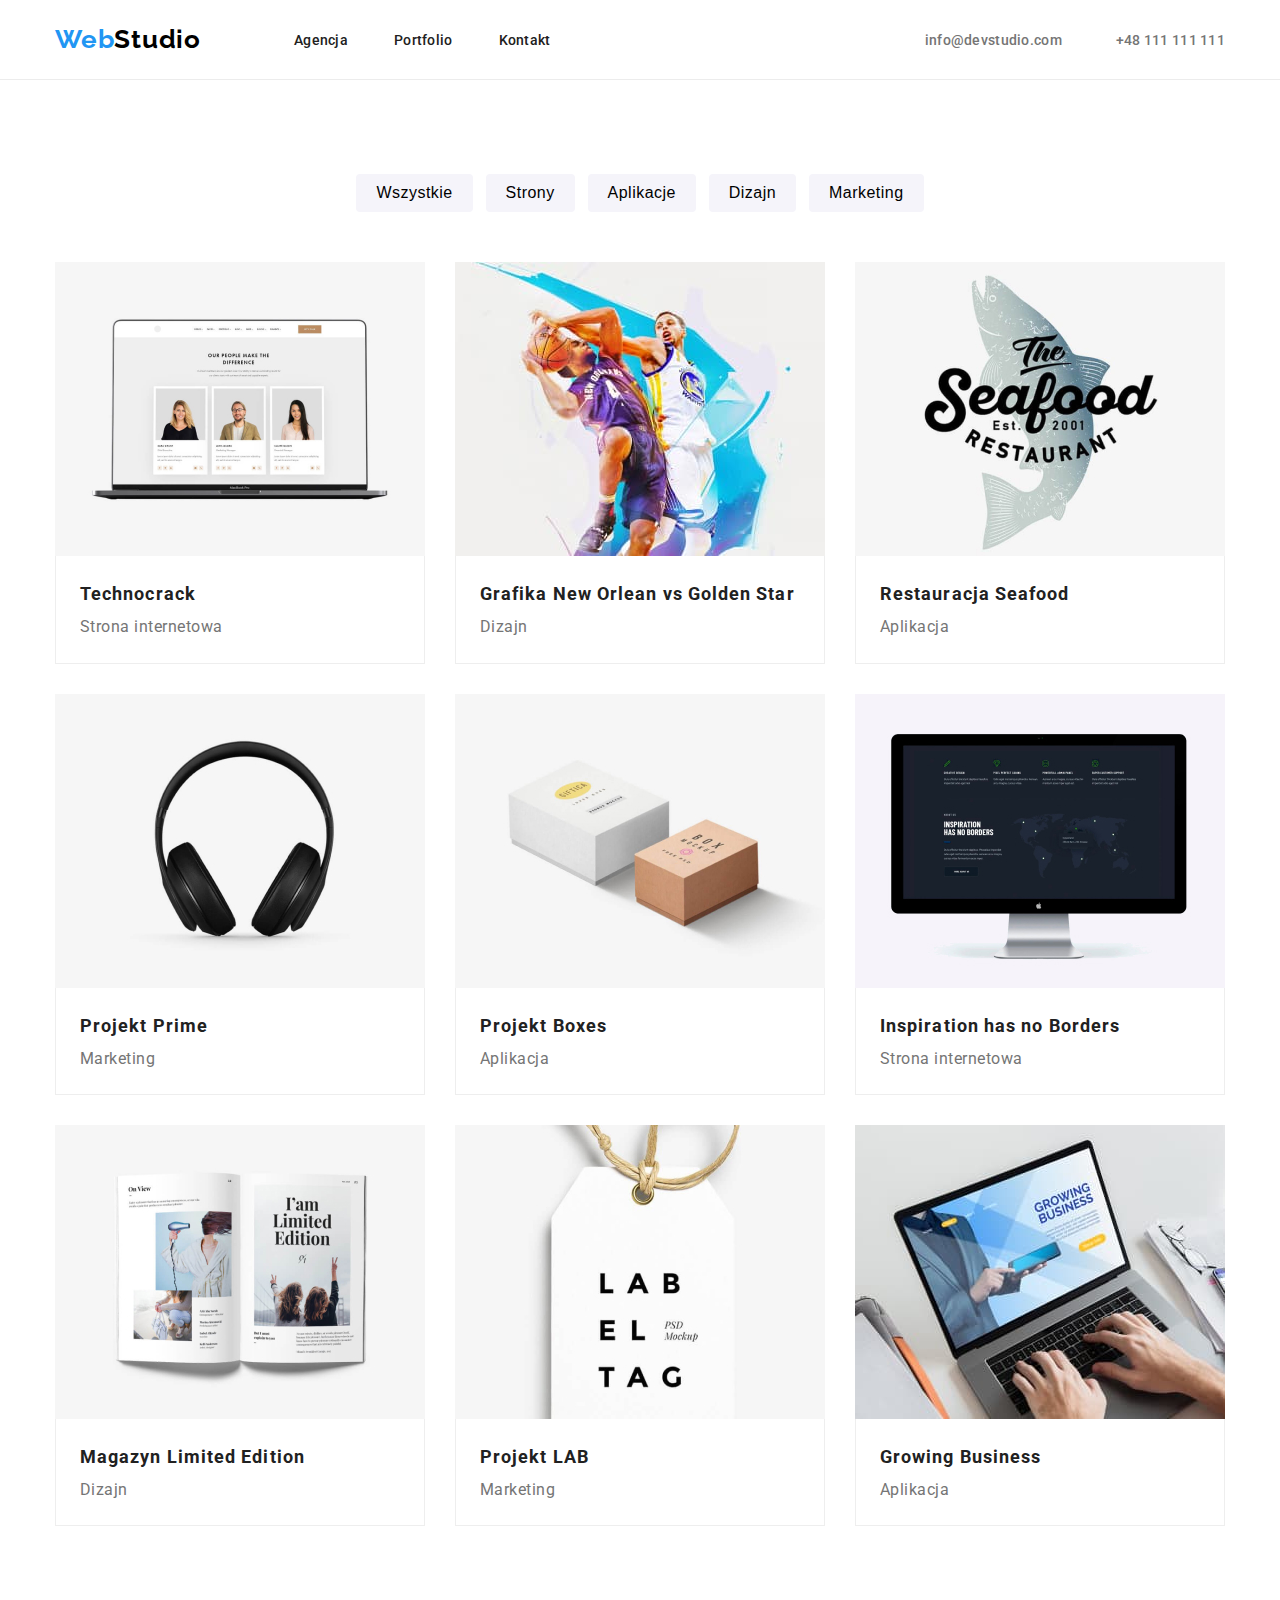
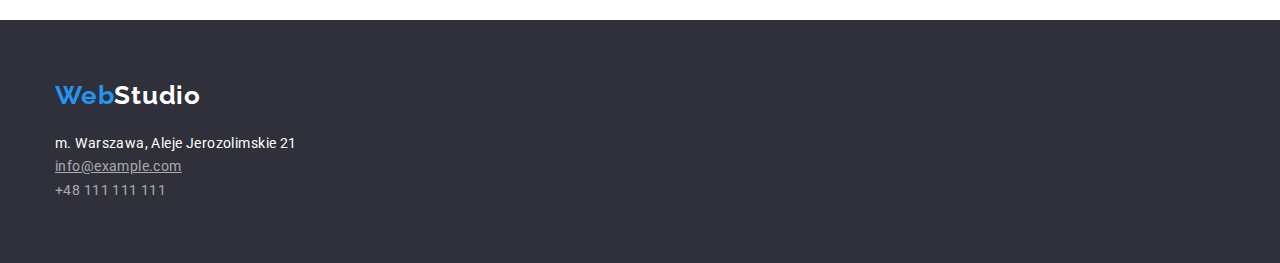
==== portfolio.html @ 0b13f24d "up 2023-01-15" ====
<!DOCTYPE html>
<html lang="pl">
<head>
    <meta charset="utf-8">
    <title>Portfolio</title>
    <link rel="stylesheet"
          href="https://cdnjs.cloudflare.com/ajax/libs/modern-normalize/1.1.0/modern-normalize.min.css"
          integrity="sha512-wpPYUAdjBVSE4KJnH1VR1HeZfpl1ub8YT/NKx4PuQ5NmX2tKuGu6U/JRp5y+Y8XG2tV+wKQpNHVUX03MfMFn9Q=="
          crossorigin="anonymous"
          referrerpolicy="no-referrer">
    <link rel="stylesheet" href="css/styles.css">
    <link rel="preconnect" href="https://fonts.googleapis.com">
    <link rel="preconnect" href="https://fonts.gstatic.com" crossorigin>
    <link href="https://fonts.googleapis.com/css2?family=Raleway:wght@700&family=Roboto:wght@400;500;700;900&display=swap" rel="stylesheet">
</head>
<body>
    <header class="header-line">
        <div class="header container">
            <nav class="nav">
                <a class="logo" href="index.html"><span class="brand-color-blue">Web</span>Studio</a>
                <ul class="nav-list list">
                    <li class="nav-item"><a class="nav-link" href="#">Agencja</a></li>
                    <li class="nav-item"><a class="nav-link" href="portfolio.html">Portfolio</a></li>
                    <li class="nav-item"><a class="nav-link" href="#">Kontakt</a></li>
                </ul>
            </nav>
            <ul class="contact-list">
              <li class="contact-item">
                <a class="contact-link" href="mailto:info@devstudio.com">info@devstudio.com</a>
              </li>
              <li class="contact-item">
                <a class="contact-link" href="tel:+48111111111">+48 111 111 111</a>
              </li>
            </ul>
        </div>
    </header>
    <main class="container">
        <section class="portf-menu-list section">
            <ul>
                <li class="portf-menu-item"><button type="button" class="btn">Wszystkie</button></li>
                <li class="portf-menu-item"><button type="button" class="btn">Strony</button></li>
                <li class="portf-menu-item"><button type="button" class="btn">Aplikacje</button></li>
                <li class="portf-menu-item"><button type="button" class="btn">Dizajn</button></li>
                <li class="portf-menu-item"><button type="button" class="btn">Marketing</button></li>
            </ul>
        </section>
        <section>
            <ul class="project-list list">
                <li>
                    <figure>
                        <img src="images/img-portf-01.jpg" width="370" height="294" alt="portfolio1" >
                        <figcaption class="project-figcaption">
                            <h3 class="project-h3-title">Technocrack</h3>
                            <p class="project-text">Strona internetowa</p>
                        </figcaption>
                    </figure>
                </li>
                <li>
                    <figure>
                        <img src="images/img-portf-02.jpg" width="370" height="294" alt="portfolio2" >
                        <figcaption class="project-figcaption">
                            <h3 class="project-h3-title">Grafika New Orlean vs Golden Star</h3>
                            <p class="project-text">Dizajn</p>
                        </figcaption>
                    </figure>
                </li>
                <li>
                    <figure>
                        <img src="images/img-portf-03.jpg" width="370" height="294" alt="portfolio3" >
                        <figcaption class="project-figcaption">
                            <h3 class="project-h3-title">Restauracja Seafood</h3>
                            <p class="project-text">Aplikacja</p>
                        </figcaption>
                    </figure>
                </li>
                <li>
                    <figure>
                        <img src="images/img-portf-04.jpg" width="370" height="294" alt="portfolio4" >
                        <figcaption class="project-figcaption">
                            <h3 class="project-h3-title">Projekt Prime</h3>
                            <p class="project-text">Marketing</p>
                        </figcaption>
                    </figure>
                </li>
                <li>
                    <figure>
                        <img src="images/img-portf-05.jpg" width="370" height="294" alt="portfolio5" >
                        <figcaption class="project-figcaption">
                            <h3 class="project-h3-title">Projekt Boxes</h3>
                            <p class="project-text">Aplikacja</p>
                        </figcaption>
                    </figure>
                </li>
                <li>
                    <figure>
                        <img src="images/img-portf-06.jpg" width="370" height="294" alt="portfolio6" >
                        <figcaption class="project-figcaption">
                            <h3 class="project-h3-title">Inspiration has no Borders</h3>
                            <p class="project-text">Strona internetowa</p>
                        </figcaption>
                    </figure>
                </li>
                <li>
                    <figure>
                        <img src="images/img-portf-07.jpg" width="370" height="294" alt="portfolio7" >
                        <figcaption class="project-figcaption">
                            <h3 class="project-h3-title">Magazyn Limited Edition</h3>
                            <p class="project-text">Dizajn</p>
                        </figcaption>
                    </figure>
                </li>
                <li>
                    <figure>
                        <img src="images/img-portf-08.jpg" width="370" height="294" alt="portfolio8" >
                        <figcaption class="project-figcaption">
                            <h3 class="project-h3-title">Projekt LAB</h3>
                            <p class="project-text">Marketing</p>
                        </figcaption>
                    </figure>
                </li>
                <li>
                    <figure>
                        <img src="images/img-portf-09.jpg" width="370" height="294" alt="portfolio9" >
                        <figcaption class="project-figcaption">
                            <h3 class="project-h3-title">Growing Business</h3>
                            <p class="project-text">Aplikacja</p>
                        </figcaption>
                    </figure>
                </li>
            </ul>
        </section>
    </main>
        <footer class="footer">
            <div class="container">
                <a class="logo" href="index.html"><span class="brand-color-blue">Web</span>Studio</a>
                <address>
                    <ul class="address-list list">
                        <li class="address-item">m. Warszawa, Aleje Jerozolimskie 21</li>
                        <li class="address-item">
                            <a class="address-link" href="mailto:info@example.com"><span>info@example.com</span></a>
                        </li>
                        <li class="address-item">
                            <a class="address-link" href="tel:+48111111111">+48 111 111 111</a>
                        </li>
                    </ul>
                </address>
            </div>
        </footer>    
</body>
</html>
---- css/styles.css ----
:root {
  --brand-color-blue: #2196f3;
  --brand-color-black: #212121;
  --brand-color-gray: #757575;
  --brand-color-white: #fff;  
  --brand-background-gray: #2f303a;
}

*,
::after,
::before {  
  margin: 0;
  padding: 0;
  box-sizing: border-box;
}

body {
  font-family: 'Roboto', 'Raleway', sans-serif;
  color: var(--brand-color-black);
  background-color:  var(--brand-color-white);  
}

img {
  display: block;
}

.container {
  width: 100%;
  max-width: 1200px;
  margin: auto;
  padding: 0 15px;
  /* border: 1px dashed #000; */
}

/* .wrapper {
  width: 1600px;
  margin: auto;
  background-color: var(--brand-color-white);  
} */

.flex {
  display: flex;
  justify-content: space-between;
  /* align-items: center; */
  gap: 30px;
}

.header {
  padding-top: 24px;
  padding-bottom: 24px;
  display: flex;
  justify-content: space-between;
  align-items: center;
  
  /* height: 80px;
  border-bottom: #ececec solid 1px;
  padding: 0 215px; */
}

.header-line {
  border-bottom: #ececec solid 1px;
}

.nav {
  display: flex;
}

.footer {
  padding-top: 60px;
  padding-bottom: 60px;
  background-color: var(--brand-background-gray);
}

.section {
  padding-top: 94px;
  padding-bottom: 94px;
}

/* .main {
  margin: 94px 215px 0px 215px;
} */

.list {
  list-style-type: none;  
}

.logo {
  font-family: 'Raleway', sans-serif;
  font-weight: 700;
  font-size: 26px;
  line-height: 1.2;
  letter-spacing: 0.03em;
  text-decoration: none;
  color: #000;
  margin-right: 93px;
}

.brand-color-blue {
  color: var(--brand-color-blue);
}

.nav-list {
  display: flex;
  flex-wrap: wrap;
  align-items: center;  
}

.nav-item {
  display: inline;
  margin-right: 46px;
}

.nav-item:last-child {
  margin-right: 0;
}

.nav-link {
  font-weight: 500;
  font-size: 14px;
  line-height: 1.1;
  letter-spacing: 0.02em;
  text-decoration: none;
  color: var(--brand-color-black);
}

.nav-link:hover,
.nav-link:focus,
.nav-link:active {
  color: var(--brand-color-blue);
}

/* .contact-list {
  float: left;
  margin-top: 32px;
  margin-left: 268px;
} */

.contact-item {
  display: inline;
  margin-right: 50px;
}

.contact-item:last-child {
  margin-right: 0;
}

.contact-link {
  font-weight: 500;
  font-size: 14px;
  line-height: 1.1;
  letter-spacing: 0.02em;
  text-decoration: none;
  color: var(--brand-color-gray);
}

.contact-link:hover,
.contact-link:focus,
.contact-link:active {
  color: var(--brand-color-blue);
}

.section-h1 {
  /* height: 600px; */
  background-color: var(--brand-background-gray);
  /* border: 1px solid var(--brand-background-gray); */
  padding-top: 200px;
  padding-bottom: 200px;
  display: flex;
  justify-content: center;
  align-items: center;
  /* text-align: center;   */
}

.section-h1-div {
  /* margin: 200px 452px 0px 452px; */
  text-align: center;
  width: 696px;
  /* height: 120px; */
}

.section-h1-title {  
  font-weight: 900;
  font-size: 44px;
  line-height: 1.4;
  letter-spacing: 0.06em;
  /* text-align: center; */
  text-transform: uppercase;
  margin-bottom: 30px;
  color: var(--brand-color-white);
}

.section-h1-btn {
  border: none;
  border-radius: 4px;
  font-weight: 700;
  font-size: 16px;
  line-height: 1.9;
  width: 200px;
  height: 50px;
  color: var(--brand-color-white);
  background-color: var(--brand-color-blue);
  cursor: pointer;  
}

.section-h1-btn:hover,
.section-h1-btn:focus,
.section-h1-btn:active {
  color: var(--brand-color-blue);
  background-color: var(--brand-color-white);
}

/* .descript {
  padding-left: 0;
  padding-right: 0;
  padding-top: 94px;
  padding-bottom: 94px;
} */

.descript-item {
  width: 270px;
  /* display: inline-block;
  margin-right: 25px;


  margin: 0px 20px 0px 0px ;
  padding-left: 0;
  padding-right: 0;
  display: inline; */
}

.descript-item:last-child {
  margin-right: 0;
}

.descript-title {
  font-weight: 700;
  font-size: 14px;
  line-height: 1.1;
  letter-spacing: 0.03em;
  text-transform: uppercase;
  margin-bottom: 10px;
}

.descript-text {
  font-size: 14px;
  line-height: 1.7;
  letter-spacing: 0.03em;
  /* width: 270px;
  height: 75px;
  left: 215px;
  top: 800px; */
  color: var(--brand-color-gray);
}

.section-h2-title {
  font-weight: 700;
  font-size: 36px;
  line-height: 1.2;
  letter-spacing: 0.03em;
  /* margin: 0; */
  margin-bottom: 50px;
  /* padding: 0; */
}

.section-h3-title {
  font-weight: 500;
  font-size: 16px;
  line-height: 1.2;
  letter-spacing: 0.03em;
  text-align: center;
  margin-bottom: 10px;
}

.about-us {
  /* margin-top: 94px; */
  text-align: center;
  /* padding-left: 0;
  padding-right: 0; */
  margin-bottom: 94px;
}

/* .about-us-item {
  display: inline-block;
  margin-right: 20px;
} */

/* .about-us-item:last-child {
  margin-right: 0;
} */

.team {
  background-color: #f5f4fa;  
  padding-top: 94px;
  padding-bottom: 94px;
  /* margin-bottom: 0px; */
  text-align: center;
}

.team-item {
  background-color: var(--brand-color-white);
  box-shadow: 0px 1px 3px rgba(0, 0, 0, 0.12), 0px 1px 1px rgba(0, 0, 0, 0.14), 0px 2px 1px rgba(0, 0, 0, 0.2);
  border-radius: 0px 0px 4px 4px;
  max-width: 270px;
  /* display: inline-block; */
  /* margin-right: 25px; */
}

/* .team-item:last-child {
  margin-right: 0;
} */

.team-text {
  font-size: 16px;
  line-height: 1.2;
  letter-spacing: 0.03em;
  text-align: center;
  color: var(--brand-color-gray);
  margin-bottom: 30px;
}

.team-photo {
  margin-bottom: 30px;  
}

.team-figcaption {
  padding-top: 30px;
}

.portf-menu-list {
  width: 580px;
  margin: auto;
  padding: 94px 0 50px 0;
}

.portf-menu-list > ul {
  display: flex;
  justify-content: space-around;
}

.portf-menu-item {
  display: inline;
}

.btn {
  font-weight: 500;
  font-size: 16px;
  line-height: 1.6;
  letter-spacing: 0.03em;
  height: 38px;
  padding: 0px 20px 0px 20px;
  border: none;
  border-radius: 4px;
  background-color: #f5f4fa;
  cursor: pointer;
}

.btn:hover,
.btn:focus,
.btn:active {
  color: var(--brand-color-white);
  background-color: var(--brand-color-blue);
  box-shadow: 0px 3px 1px rgba(0, 0, 0, 0.1), 0px 1px 2px rgba(0, 0, 0, 0.08), 0px 2px 2px rgba(0, 0, 0, 0.12);
}

.project-list {
  padding-bottom: 94px;
  display: flex;
  flex-wrap: wrap;
  justify-content: space-between;
  row-gap: 30px;
  column-gap: 30px;
}

.project-figcaption {
  border-left: 1px solid #eee;
  border-right: 1px solid #eee;
  border-bottom: 1px solid #eee;
  padding: 20px 24px;
}

.project-h3-title {
  font-weight: 700;
  font-size: 18px;
  line-height: 2.0;
  letter-spacing: 0.06em;
}

.project-text {
  font-size: 16px;
  line-height: 1.9;
  letter-spacing: 0.03em;
  color: var(--brand-color-gray);
}

.footer .logo {  
  color: var(--brand-color-white);
  float: none;
}

.address-list {
  padding-left: 0px;
  padding-top: 20px;
}

.address-item {
  font-size: 14px;
  line-height: 1.7;
  letter-spacing: 0.03em;
  font-style: normal;
  color: var(--brand-color-white);
}

.address-link {
  color: rgba(255, 255, 255, 0.6);  
  text-decoration: none;
}

.address-link:hover,
.address-link:focus,
.address-link:active {
  color: var(--brand-color-blue);
}

.address-item span {
  text-decoration: underline;
}
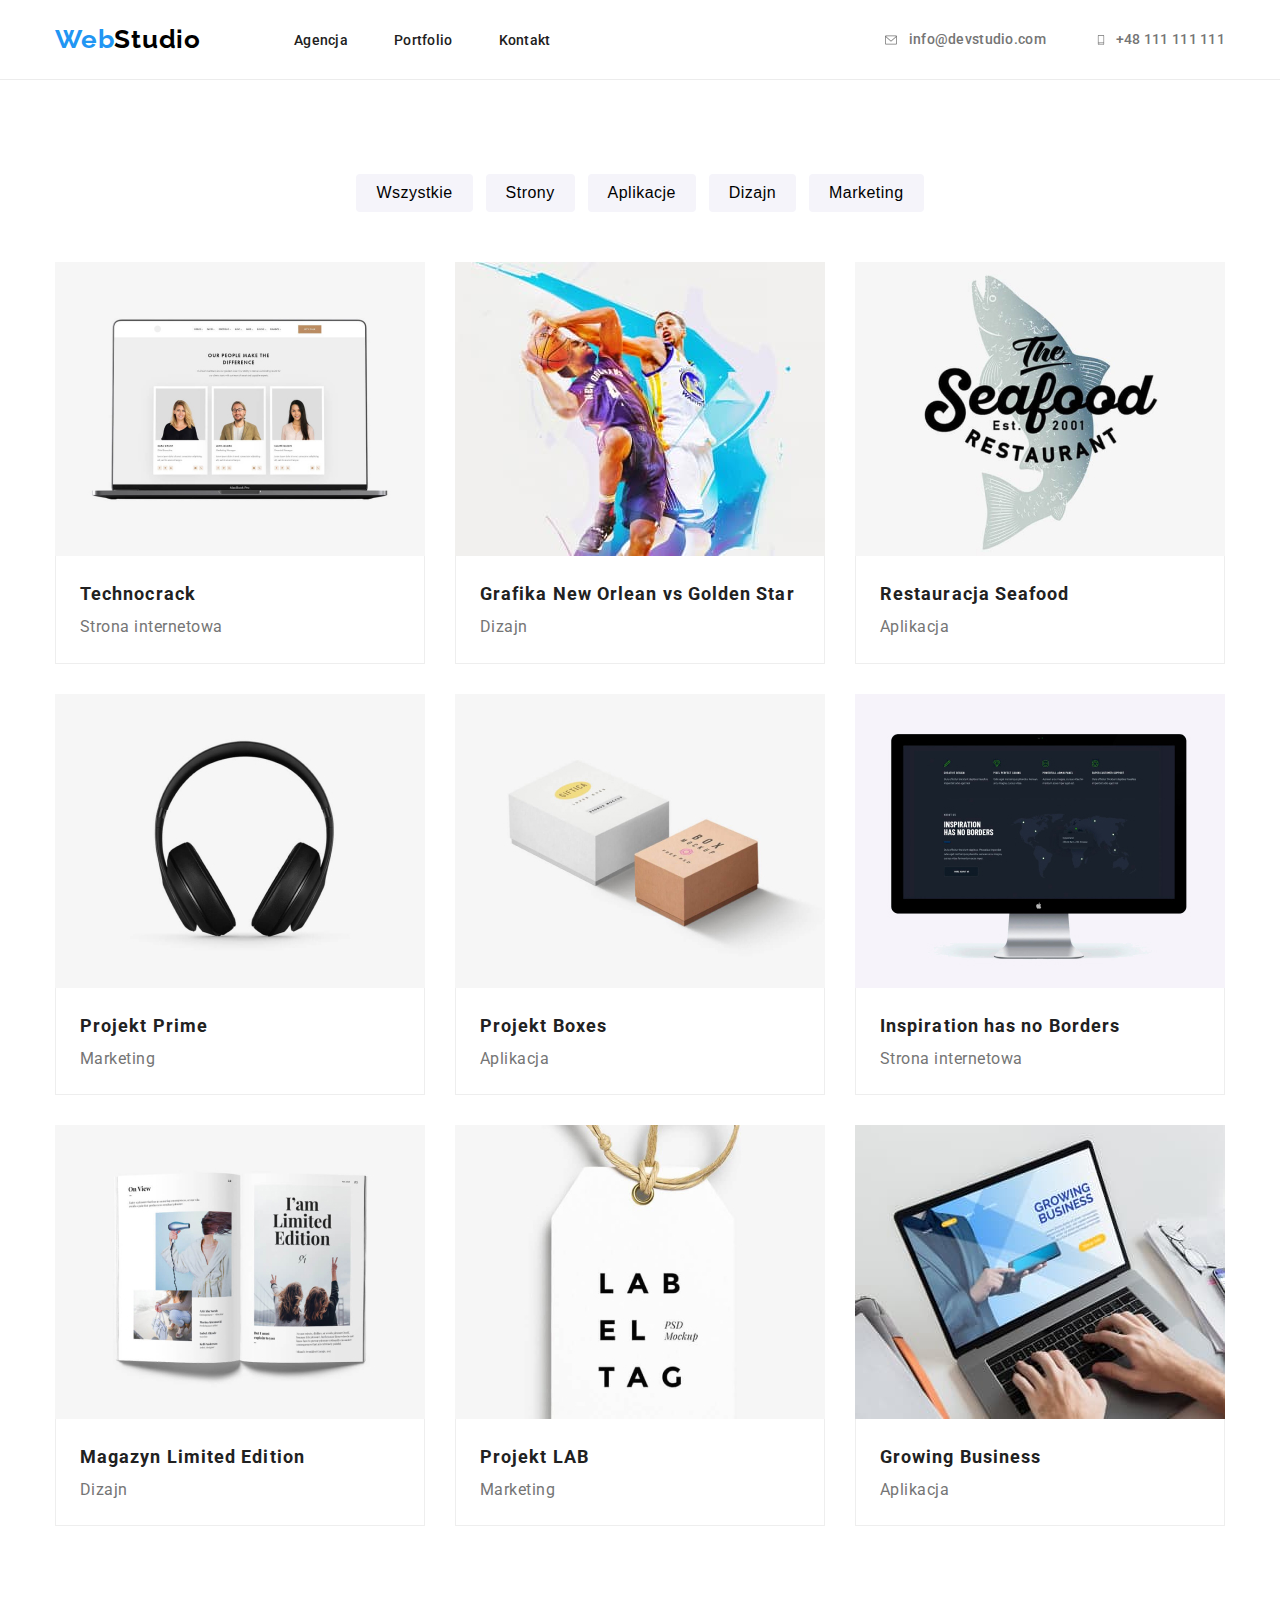
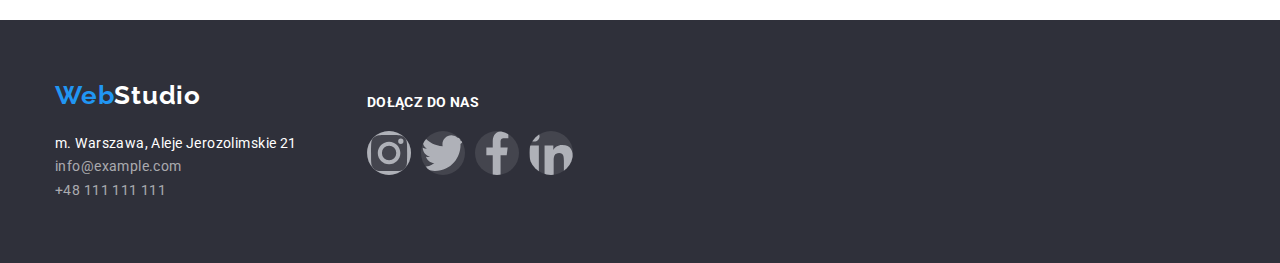
==== commit 545e2069: "up 2023-01-20" ====
--- a/portfolio.html
+++ b/portfolio.html
@@ -25,12 +25,20 @@
                 </ul>
             </nav>
             <ul class="contact-list">
-              <li class="contact-item">
-                <a class="contact-link" href="mailto:info@devstudio.com">info@devstudio.com</a>
-              </li>
-              <li class="contact-item">
-                <a class="contact-link" href="tel:+48111111111">+48 111 111 111</a>
-              </li>
+                <li class="contact-item">
+                    <a class="contact-link" href="mailto:info@devstudio.com">
+                        <svg class="contact-icon" width="16" height="12">
+                            <use href="images/icons.svg#icon-contact-envelope"></use>
+                        </svg>
+                        info@devstudio.com</a>
+                </li>
+                <li class="contact-item">
+                    <a class="contact-link" href="tel:+48111111111">
+                        <svg class="contact-icon" width="10" height="16">
+                            <use href="images/icons.svg#icon-contact-smartphone"></use>
+                        </svg>
+                        +48 111 111 111</a>
+                </li>
             </ul>
         </div>
     </header>
@@ -47,7 +55,7 @@
         <section>
             <ul class="project-list list">
                 <li>
-                    <figure>
+                    <figure class="project-figure">
                         <img src="images/img-portf-01.jpg" width="370" height="294" alt="portfolio1" >
                         <figcaption class="project-figcaption">
                             <h3 class="project-h3-title">Technocrack</h3>
@@ -56,7 +64,7 @@
                     </figure>
                 </li>
                 <li>
-                    <figure>
+                    <figure class="project-figure">
                         <img src="images/img-portf-02.jpg" width="370" height="294" alt="portfolio2" >
                         <figcaption class="project-figcaption">
                             <h3 class="project-h3-title">Grafika New Orlean vs Golden Star</h3>
@@ -65,7 +73,7 @@
                     </figure>
                 </li>
                 <li>
-                    <figure>
+                    <figure class="project-figure">
                         <img src="images/img-portf-03.jpg" width="370" height="294" alt="portfolio3" >
                         <figcaption class="project-figcaption">
                             <h3 class="project-h3-title">Restauracja Seafood</h3>
@@ -74,7 +82,7 @@
                     </figure>
                 </li>
                 <li>
-                    <figure>
+                    <figure class="project-figure">
                         <img src="images/img-portf-04.jpg" width="370" height="294" alt="portfolio4" >
                         <figcaption class="project-figcaption">
                             <h3 class="project-h3-title">Projekt Prime</h3>
@@ -83,7 +91,7 @@
                     </figure>
                 </li>
                 <li>
-                    <figure>
+                    <figure class="project-figure">
                         <img src="images/img-portf-05.jpg" width="370" height="294" alt="portfolio5" >
                         <figcaption class="project-figcaption">
                             <h3 class="project-h3-title">Projekt Boxes</h3>
@@ -92,7 +100,7 @@
                     </figure>
                 </li>
                 <li>
-                    <figure>
+                    <figure class="project-figure">
                         <img src="images/img-portf-06.jpg" width="370" height="294" alt="portfolio6" >
                         <figcaption class="project-figcaption">
                             <h3 class="project-h3-title">Inspiration has no Borders</h3>
@@ -101,7 +109,7 @@
                     </figure>
                 </li>
                 <li>
-                    <figure>
+                    <figure class="project-figure">
                         <img src="images/img-portf-07.jpg" width="370" height="294" alt="portfolio7" >
                         <figcaption class="project-figcaption">
                             <h3 class="project-h3-title">Magazyn Limited Edition</h3>
@@ -110,7 +118,7 @@
                     </figure>
                 </li>
                 <li>
-                    <figure>
+                    <figure class="project-figure">
                         <img src="images/img-portf-08.jpg" width="370" height="294" alt="portfolio8" >
                         <figcaption class="project-figcaption">
                             <h3 class="project-h3-title">Projekt LAB</h3>
@@ -119,7 +127,7 @@
                     </figure>
                 </li>
                 <li>
-                    <figure>
+                    <figure class="project-figure">
                         <img src="images/img-portf-09.jpg" width="370" height="294" alt="portfolio9" >
                         <figcaption class="project-figcaption">
                             <h3 class="project-h3-title">Growing Business</h3>
@@ -130,21 +138,52 @@
             </ul>
         </section>
     </main>
-        <footer class="footer">
-            <div class="container">
+    <footer class="footer">
+        <div class="footer-content container">
+            <div>
                 <a class="logo" href="index.html"><span class="brand-color-blue">Web</span>Studio</a>
-                <address>
-                    <ul class="address-list list">
-                        <li class="address-item">m. Warszawa, Aleje Jerozolimskie 21</li>
-                        <li class="address-item">
-                            <a class="address-link" href="mailto:info@example.com"><span>info@example.com</span></a>
-                        </li>
-                        <li class="address-item">
-                            <a class="address-link" href="tel:+48111111111">+48 111 111 111</a>
-                        </li>
-                    </ul>
-                </address>
+                    <address>
+                        <ul class="address-list list">
+                            <li class="address-item">m. Warszawa, Aleje Jerozolimskie 21</li>
+                            <li class="address-item">
+                                <a class="address-link" href="mailto:info@example.com">info@example.com</a>
+                            </li>
+                            <li class="address-item">
+                                <a class="address-link" href="tel:+48111111111">+48 111 111 111</a>
+                            </li>
+                        </ul>
+                    </address>
             </div>
-        </footer>    
+            <div class="footer-social">
+                <h3 class="footer-h3-title">Dołącz do nas</h3>
+                <ul class="footer-social-list list">
+                    <li>
+                    <a href="#" target="blank">
+                        <svg class="footer-social-icon" width="44" height="44">
+                        <use href="images/icons.svg#icon-social-instagram2"></use></svg>
+                    </a>
+                    </li>
+                    <li class="footer-social-item">
+                    <a href="#" target="blank">
+                        <svg class="footer-social-icon" width="44" height="44">
+                        <use href="images/icons.svg#icon-social-twitter1"></use></svg>
+                    </a>
+                    </li>
+                    <li class="footer-social-item">
+                    <a href="#" target="blank">
+                        <svg class="footer-social-icon" width="44" height="44">
+                        <use href="images/icons.svg#icon-social-facebook1"></use></svg>
+                    </a>
+                    </li>
+                    <li class="footer-social-item">
+                    <a href="#" target="blank">
+                        <svg class="footer-social-icon" width="44" height="44">
+                        <use href="images/icons.svg#icon-social-linkedin1"></use></svg>
+                    </a>
+                    </li>
+                </ul>
+            </div>
+        </div>
+      </footer>    
 </body>
 </html>--- a/css/styles.css
+++ b/css/styles.css
@@ -4,6 +4,7 @@
   --brand-color-gray: #757575;
   --brand-color-white: #fff;  
   --brand-background-gray: #2f303a;
+  --brand-color-lightgray: #afb1b8;
 }
 
 *,
@@ -17,7 +18,9 @@
 body {
   font-family: 'Roboto', 'Raleway', sans-serif;
   color: var(--brand-color-black);
-  background-color:  var(--brand-color-white);  
+  background-color:  var(--brand-color-white);
+  max-width: 1600px;
+  margin: auto;
 }
 
 img {
@@ -32,16 +35,9 @@
   /* border: 1px dashed #000; */
 }
 
-/* .wrapper {
-  width: 1600px;
-  margin: auto;
-  background-color: var(--brand-color-white);  
-} */
-
 .flex {
   display: flex;
-  justify-content: space-between;
-  /* align-items: center; */
+  justify-content: space-between;  
   gap: 30px;
 }
 
@@ -51,10 +47,6 @@
   display: flex;
   justify-content: space-between;
   align-items: center;
-  
-  /* height: 80px;
-  border-bottom: #ececec solid 1px;
-  padding: 0 215px; */
 }
 
 .header-line {
@@ -76,10 +68,6 @@
   padding-bottom: 94px;
 }
 
-/* .main {
-  margin: 94px 215px 0px 215px;
-} */
-
 .list {
   list-style-type: none;  
 }
@@ -129,11 +117,10 @@
   color: var(--brand-color-blue);
 }
 
-/* .contact-list {
-  float: left;
-  margin-top: 32px;
-  margin-left: 268px;
-} */
+.contact-list {
+  display: flex;
+  align-items: center;
+}
 
 .contact-item {
   display: inline;
@@ -145,37 +132,47 @@
 }
 
 .contact-link {
+  color: var(--brand-color-gray);
   font-weight: 500;
   font-size: 14px;
   line-height: 1.1;
   letter-spacing: 0.02em;
   text-decoration: none;
-  color: var(--brand-color-gray);
+  display: flex;
+  align-items: center;
 }
 
 .contact-link:hover,
 .contact-link:focus,
 .contact-link:active {
-  color: var(--brand-color-blue);
-}
-
-.section-h1 {
-  /* height: 600px; */
+  color: var(--brand-color-blue);  
+}
+
+.contact-icon {
+  fill: var(--brand-color-gray);
+  margin-right: 10px;
+}
+
+.contact-icon:hover {
+  fill: var(--brand-color-blue);
+}
+
+.section-h1 {  
   background-color: var(--brand-background-gray);
-  /* border: 1px solid var(--brand-background-gray); */
+  background-image: linear-gradient(rgba(47, 48, 58, 0.4), rgba(47, 48, 58, 0.4)),
+  url(../images/img-overlay-color.jpg);
+  background-position: center;
+  background-repeat: no-repeat;
   padding-top: 200px;
   padding-bottom: 200px;
   display: flex;
   justify-content: center;
-  align-items: center;
-  /* text-align: center;   */
+  align-items: center;  
 }
 
 .section-h1-div {
-  /* margin: 200px 452px 0px 452px; */
   text-align: center;
   width: 696px;
-  /* height: 120px; */
 }
 
 .section-h1-title {  
@@ -183,7 +180,6 @@
   font-size: 44px;
   line-height: 1.4;
   letter-spacing: 0.06em;
-  /* text-align: center; */
   text-transform: uppercase;
   margin-bottom: 30px;
   color: var(--brand-color-white);
@@ -209,23 +205,14 @@
   background-color: var(--brand-color-white);
 }
 
-/* .descript {
-  padding-left: 0;
-  padding-right: 0;
-  padding-top: 94px;
-  padding-bottom: 94px;
-} */
+.descript-group {
+  background-color: #f5f4fa;
+  border-radius: 4px;
+  padding: 25px 102px;
+}
 
 .descript-item {
   width: 270px;
-  /* display: inline-block;
-  margin-right: 25px;
-
-
-  margin: 0px 20px 0px 0px ;
-  padding-left: 0;
-  padding-right: 0;
-  display: inline; */
 }
 
 .descript-item:last-child {
@@ -238,6 +225,7 @@
   line-height: 1.1;
   letter-spacing: 0.03em;
   text-transform: uppercase;
+  padding-top: 30px;
   margin-bottom: 10px;
 }
 
@@ -245,10 +233,6 @@
   font-size: 14px;
   line-height: 1.7;
   letter-spacing: 0.03em;
-  /* width: 270px;
-  height: 75px;
-  left: 215px;
-  top: 800px; */
   color: var(--brand-color-gray);
 }
 
@@ -257,9 +241,7 @@
   font-size: 36px;
   line-height: 1.2;
   letter-spacing: 0.03em;
-  /* margin: 0; */
-  margin-bottom: 50px;
-  /* padding: 0; */
+  margin-bottom: 50px;  
 }
 
 .section-h3-title {
@@ -272,27 +254,14 @@
 }
 
 .about-us {
-  /* margin-top: 94px; */
-  text-align: center;
-  /* padding-left: 0;
-  padding-right: 0; */
+  text-align: center;
   margin-bottom: 94px;
 }
-
-/* .about-us-item {
-  display: inline-block;
-  margin-right: 20px;
-} */
-
-/* .about-us-item:last-child {
-  margin-right: 0;
-} */
 
 .team {
   background-color: #f5f4fa;  
-  padding-top: 94px;
-  padding-bottom: 94px;
-  /* margin-bottom: 0px; */
+  /* padding-top: 94px;
+  padding-bottom: 94px; */
   text-align: center;
 }
 
@@ -301,29 +270,62 @@
   box-shadow: 0px 1px 3px rgba(0, 0, 0, 0.12), 0px 1px 1px rgba(0, 0, 0, 0.14), 0px 2px 1px rgba(0, 0, 0, 0.2);
   border-radius: 0px 0px 4px 4px;
   max-width: 270px;
-  /* display: inline-block; */
-  /* margin-right: 25px; */
-}
-
-/* .team-item:last-child {
-  margin-right: 0;
-} */
+}
 
 .team-text {
   font-size: 16px;
   line-height: 1.2;
   letter-spacing: 0.03em;
   text-align: center;
+  padding-bottom: 30px;
+  /* uwaga, daję 30 a powinno być 10, ale wtedy, gdy niebieski okrąg będzie miał 44 px */
   color: var(--brand-color-gray);
-  margin-bottom: 30px;
-}
-
-.team-photo {
-  margin-bottom: 30px;  
 }
 
 .team-figcaption {
   padding-top: 30px;
+  padding-bottom: 30px;
+}
+
+.team-flex {
+  display: flex;
+  justify-content: center;
+  gap: 30px;
+}
+
+.team-social-icon {
+  fill: var(--brand-color-lightgray);
+}
+
+.team-social-icon:hover {
+  fill: var(--brand-color-white);
+  background-color: var(--brand-color-blue);
+  border-radius: 50%;
+}
+
+.clients {
+  text-align: center;
+  padding-top: 94px;
+}
+
+.clients-item {
+  width: 170px; height: 92px;
+  padding: 16px 32px;
+  border: 1px solid #afb1b8;
+  border-radius: 4px;
+}
+
+.clients-item:hover {
+  border: 1px solid var(--brand-color-blue);
+  /* box-shadow: 0px 1px 1px rgba(0, 0, 0, 0.12), 0px 4px 4px rgba(0, 0, 0, 0.06), 1px 4px 6px rgba(0, 0, 0, 0.16); */
+}
+
+.clients-icon {
+  fill: var(--brand-color-lightgray);
+}
+
+.clients-icon:hover {
+  fill: var(--brand-color-blue);
 }
 
 .portf-menu-list {
@@ -378,6 +380,10 @@
   padding: 20px 24px;
 }
 
+.project-figure:hover {
+  box-shadow: 0px 1px 1px rgba(0, 0, 0, 0.12), 0px 4px 4px rgba(0, 0, 0, 0.06), 1px 4px 6px rgba(0, 0, 0, 0.16);
+}
+
 .project-h3-title {
   font-weight: 700;
   font-size: 18px;
@@ -390,6 +396,14 @@
   line-height: 1.9;
   letter-spacing: 0.03em;
   color: var(--brand-color-gray);
+}
+
+
+
+.footer-content {
+  display: flex;
+  flex-direction: row;
+  align-items: center;
 }
 
 .footer .logo {  
@@ -423,4 +437,38 @@
 
 .address-item span {
   text-decoration: underline;
+}
+
+
+
+
+.footer-social {
+  margin-left: 70px;
+  padding-bottom: 10px;
+}
+
+.footer-h3-title {  
+  font-weight: 700;
+  font-size: 14px;
+  line-height:  1.17;
+  letter-spacing: 0.03em;
+  text-transform: uppercase;
+  margin-bottom: 20px;
+  color: var(--brand-color-white);
+}
+
+.footer-social-list {
+  display: flex;
+  justify-content: space-between;
+  gap: 10px;
+}
+
+.footer-social-icon {
+  fill: var(--brand-color-white);
+  background-color: rgba(255, 255, 255, 0.1);
+  border-radius: 50%;
+}
+
+.footer-social-icon:hover {
+  background-color: var(--brand-color-blue);
 }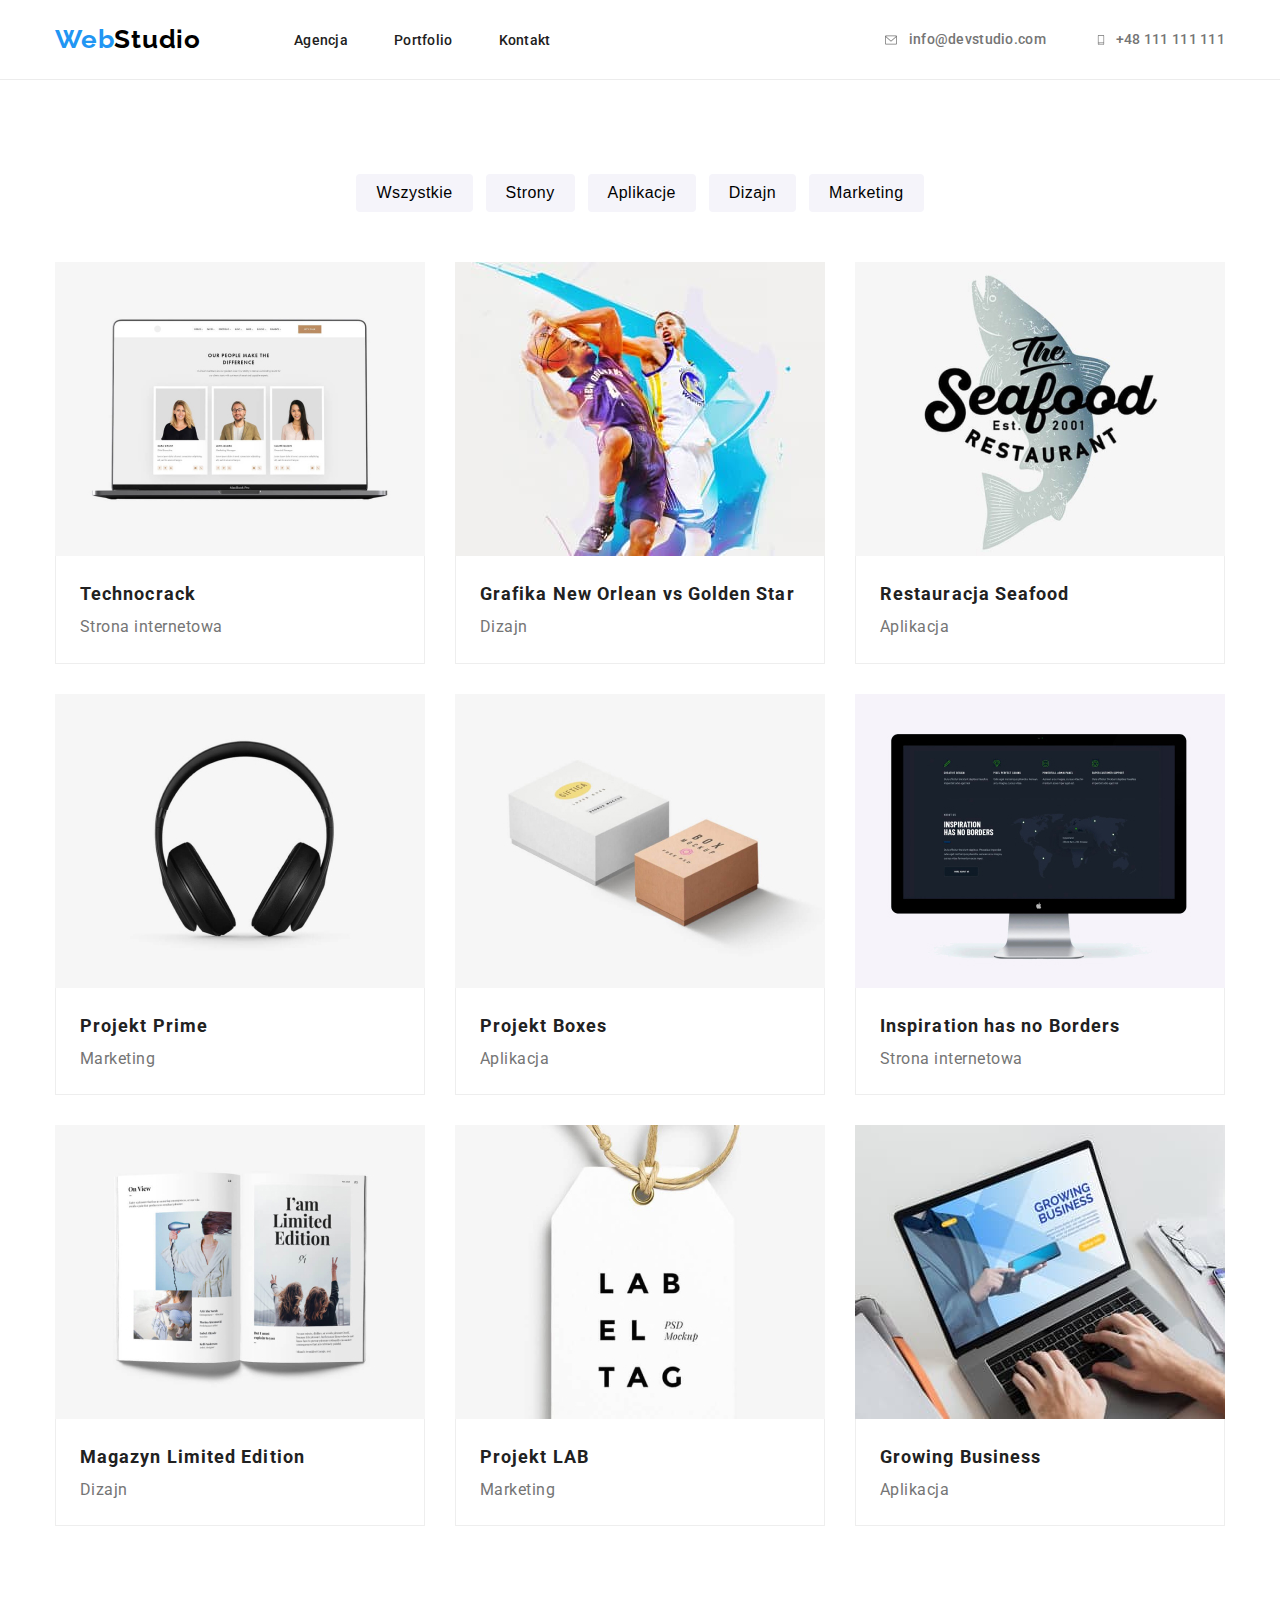
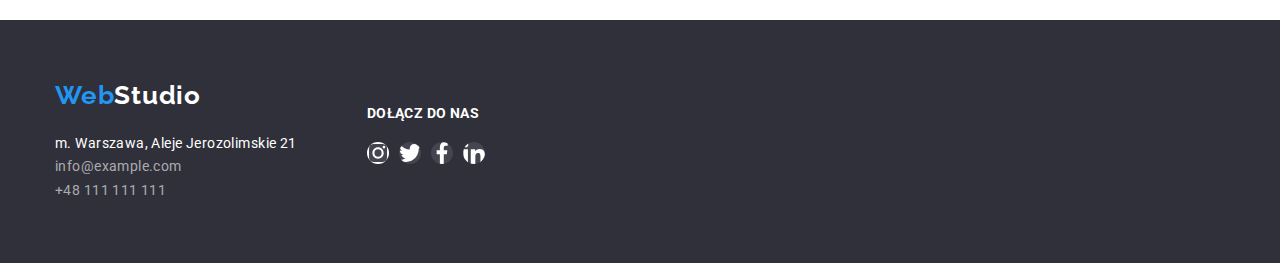
==== commit 45cd3024: "up 2023-01-22" ====
--- a/portfolio.html
+++ b/portfolio.html
@@ -159,25 +159,25 @@
                 <ul class="footer-social-list list">
                     <li>
                     <a href="#" target="blank">
-                        <svg class="footer-social-icon" width="44" height="44">
+                        <svg class="footer-social-icon" width="22" height="22">
                         <use href="images/icons.svg#icon-social-instagram2"></use></svg>
                     </a>
                     </li>
                     <li class="footer-social-item">
                     <a href="#" target="blank">
-                        <svg class="footer-social-icon" width="44" height="44">
+                        <svg class="footer-social-icon" width="22" height="22">
                         <use href="images/icons.svg#icon-social-twitter1"></use></svg>
                     </a>
                     </li>
                     <li class="footer-social-item">
                     <a href="#" target="blank">
-                        <svg class="footer-social-icon" width="44" height="44">
+                        <svg class="footer-social-icon" width="22" height="22">
                         <use href="images/icons.svg#icon-social-facebook1"></use></svg>
                     </a>
                     </li>
                     <li class="footer-social-item">
                     <a href="#" target="blank">
-                        <svg class="footer-social-icon" width="44" height="44">
+                        <svg class="footer-social-icon" width="22" height="22">
                         <use href="images/icons.svg#icon-social-linkedin1"></use></svg>
                     </a>
                     </li>
--- a/css/styles.css
+++ b/css/styles.css
@@ -310,7 +310,7 @@
 
 .clients-item {
   width: 170px; height: 92px;
-  padding: 16px 32px;
+  /* padding: 16px 32px; */
   border: 1px solid #afb1b8;
   border-radius: 4px;
 }
@@ -398,8 +398,6 @@
   color: var(--brand-color-gray);
 }
 
-
-
 .footer-content {
   display: flex;
   flex-direction: row;
@@ -439,9 +437,6 @@
   text-decoration: underline;
 }
 
-
-
-
 .footer-social {
   margin-left: 70px;
   padding-bottom: 10px;
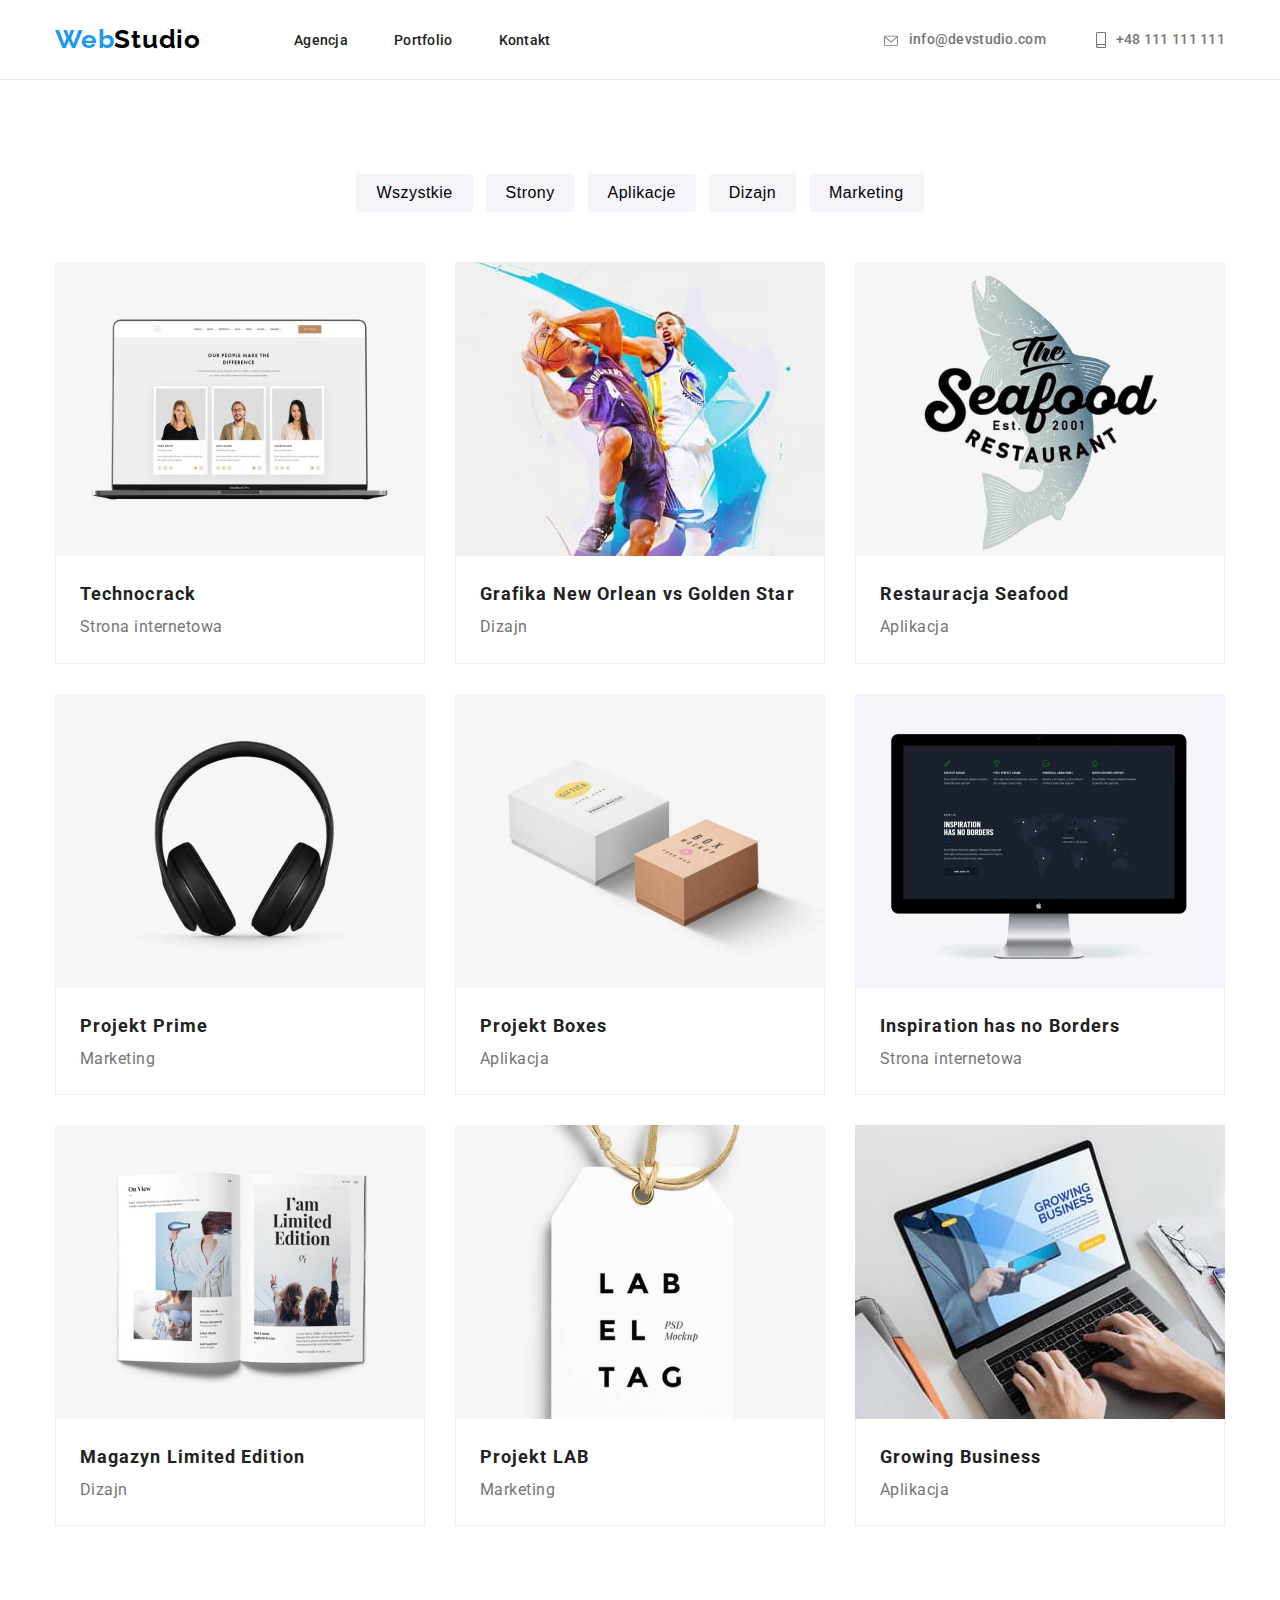
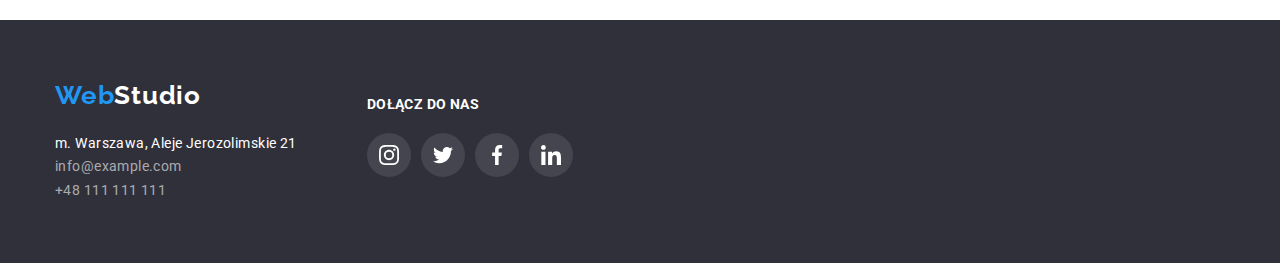
==== commit 93018866: "up 2023-01-23" ====
--- a/portfolio.html
+++ b/portfolio.html
@@ -158,26 +158,26 @@
                 <h3 class="footer-h3-title">Dołącz do nas</h3>
                 <ul class="footer-social-list list">
                     <li>
-                    <a href="#" target="blank">
-                        <svg class="footer-social-icon" width="22" height="22">
+                    <a class="a-footer-social" href="#" target="blank">
+                        <svg class="footer-social-icon" width="20" height="20">
                         <use href="images/icons.svg#icon-social-instagram2"></use></svg>
                     </a>
                     </li>
                     <li class="footer-social-item">
-                    <a href="#" target="blank">
-                        <svg class="footer-social-icon" width="22" height="22">
+                    <a class="a-footer-social" href="#" target="blank">
+                        <svg class="footer-social-icon" width="20" height="20">
                         <use href="images/icons.svg#icon-social-twitter1"></use></svg>
                     </a>
                     </li>
                     <li class="footer-social-item">
-                    <a href="#" target="blank">
-                        <svg class="footer-social-icon" width="22" height="22">
+                    <a class="a-footer-social" href="#" target="blank">
+                        <svg class="footer-social-icon" width="20" height="20">
                         <use href="images/icons.svg#icon-social-facebook1"></use></svg>
                     </a>
                     </li>
                     <li class="footer-social-item">
-                    <a href="#" target="blank">
-                        <svg class="footer-social-icon" width="22" height="22">
+                    <a class="a-footer-social" href="#" target="blank">
+                        <svg class="footer-social-icon" width="20" height="20">
                         <use href="images/icons.svg#icon-social-linkedin1"></use></svg>
                     </a>
                     </li>
--- a/css/styles.css
+++ b/css/styles.css
@@ -277,7 +277,7 @@
   line-height: 1.2;
   letter-spacing: 0.03em;
   text-align: center;
-  padding-bottom: 30px;
+  padding-bottom: 10px;
   /* uwaga, daję 30 a powinno być 10, ale wtedy, gdy niebieski okrąg będzie miał 44 px */
   color: var(--brand-color-gray);
 }
@@ -286,22 +286,39 @@
   padding-top: 30px;
   padding-bottom: 30px;
 }
+.a-team-social {
+  width: 44px; height: 44px;
+  /* border: 1px solid rgb(0, 166, 255); */
+  /* background-color: rgba(255, 255, 255, 0.1); */
+  display: flex;
+  justify-content: center;
+  align-items: center;
+  border-radius: 50%;
+}
+
+.a-team-social:hover {
+  background-color: var(--brand-color-blue);
+}
 
 .team-flex {
   display: flex;
   justify-content: center;
-  gap: 30px;
+  gap: 10px;
 }
 
 .team-social-icon {
   fill: var(--brand-color-lightgray);
 }
 
-.team-social-icon:hover {
+.a-team-social:hover svg {
+  fill: var(--brand-color-white)
+}
+
+/* .team-social-icon:hover {
   fill: var(--brand-color-white);
   background-color: var(--brand-color-blue);
   border-radius: 50%;
-}
+} */
 
 .clients {
   text-align: center;
@@ -458,12 +475,28 @@
   gap: 10px;
 }
 
+.a-footer-social {
+  width: 44px; height: 44px;
+  /* border: 1px solid rgb(0, 166, 255); */
+  background-color: rgba(255, 255, 255, 0.1);
+  display: flex;
+  justify-content: center;
+  align-items: center;
+  border-radius: 50%;
+}
+
+
 .footer-social-icon {
   fill: var(--brand-color-white);
-  background-color: rgba(255, 255, 255, 0.1);
-  border-radius: 50%;
-}
-
-.footer-social-icon:hover {
+  /* background-color: rgba(255, 255, 255, 0.1);
+  border-radius: 50%; */
+}
+
+/* .footer-social-icon:hover {
+  fill: var(--brand-color-blue);
+  background-color: var(--brand-color-blue);
+} */
+
+.a-footer-social:hover {
   background-color: var(--brand-color-blue);
 }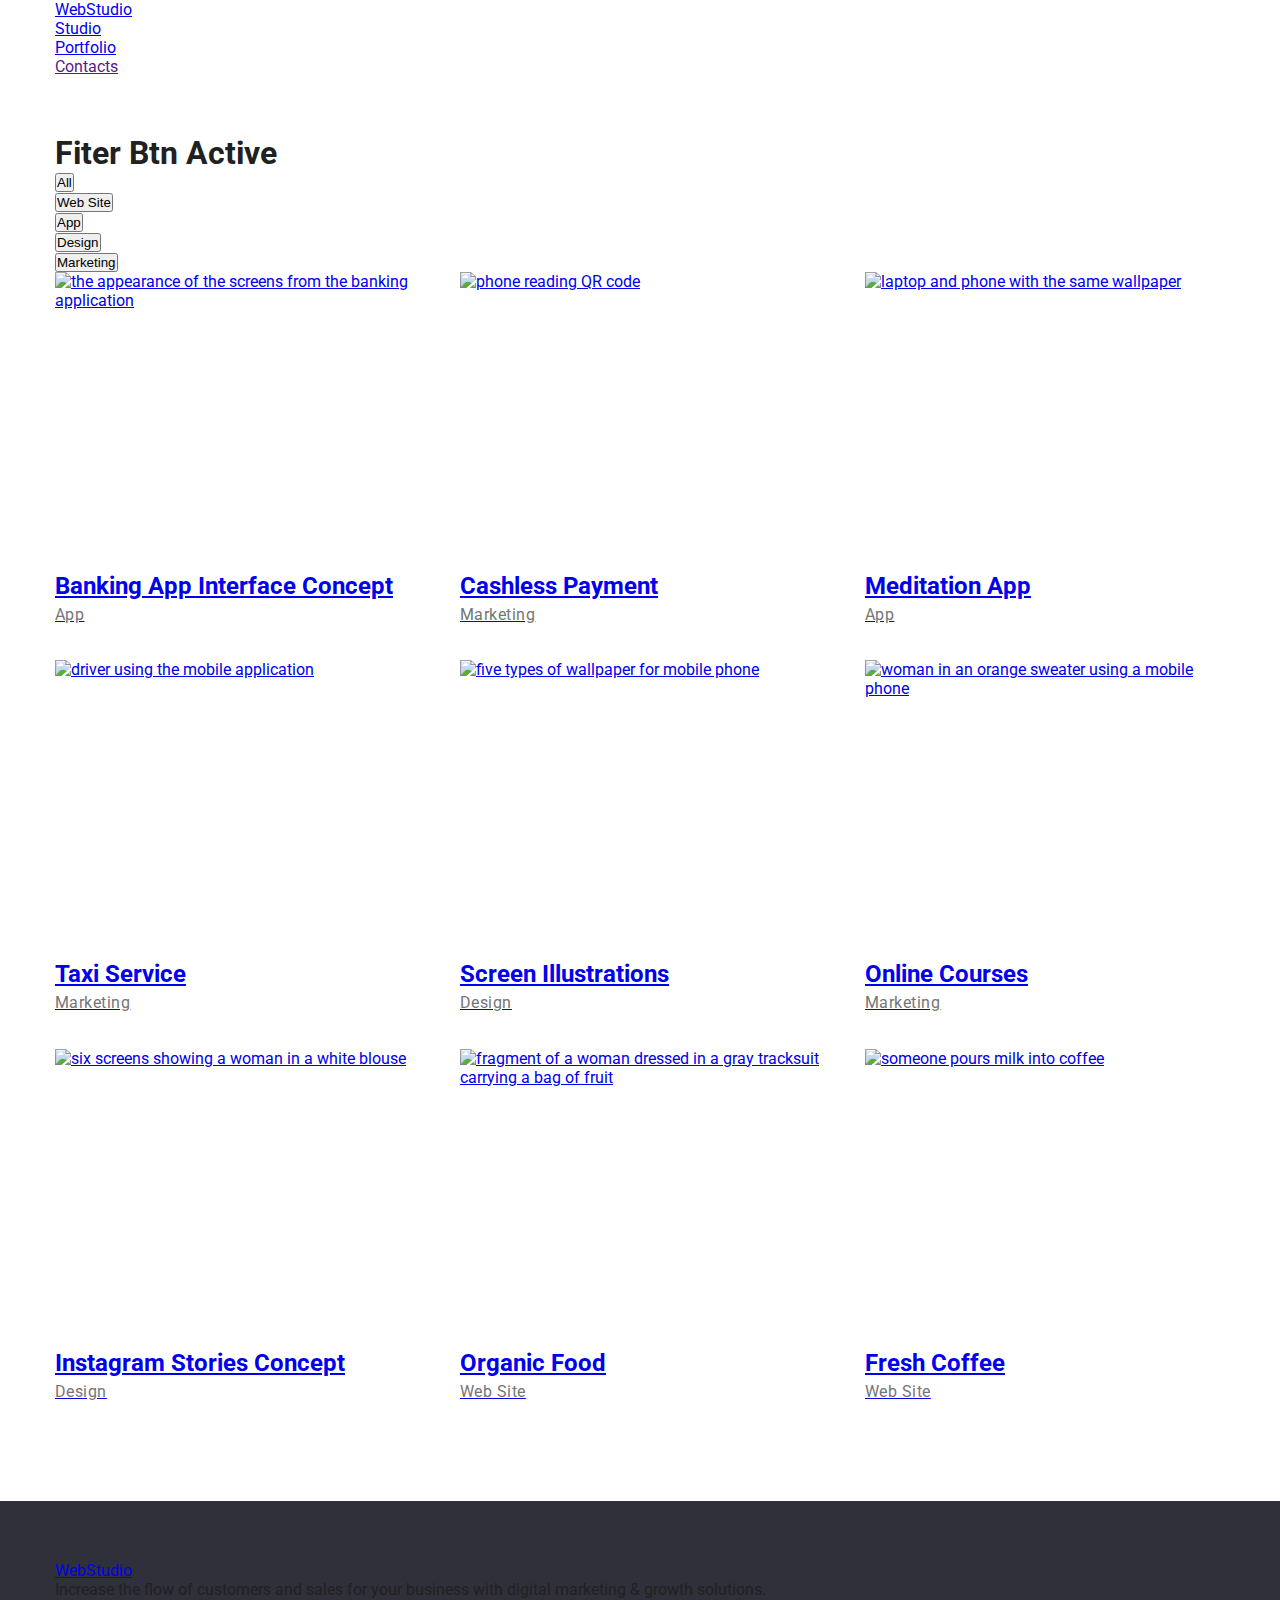
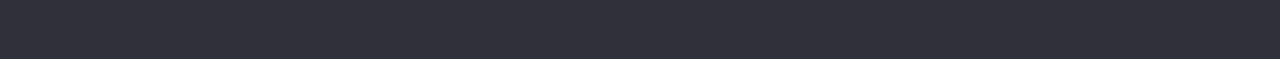
==== commit 1c2c0010: "2023-11-07 v1" ====
--- a/portfolio.html
+++ b/portfolio.html
@@ -1,189 +1,143 @@
 <!DOCTYPE html>
-<html lang="pl">
-<head>
-    <meta charset="utf-8">
+<html lang="en">
+  <head>
+    <meta charset="UTF-8">
+    <meta name="viewport" content="width=device-width, initial-scale=1.0">
     <title>Portfolio</title>
-    <link rel="stylesheet"
-          href="https://cdnjs.cloudflare.com/ajax/libs/modern-normalize/1.1.0/modern-normalize.min.css"
-          integrity="sha512-wpPYUAdjBVSE4KJnH1VR1HeZfpl1ub8YT/NKx4PuQ5NmX2tKuGu6U/JRp5y+Y8XG2tV+wKQpNHVUX03MfMFn9Q=="
-          crossorigin="anonymous"
-          referrerpolicy="no-referrer">
-    <link rel="stylesheet" href="css/styles.css">
-    <link rel="preconnect" href="https://fonts.googleapis.com">
-    <link rel="preconnect" href="https://fonts.gstatic.com" crossorigin>
-    <link href="https://fonts.googleapis.com/css2?family=Raleway:wght@700&family=Roboto:wght@400;500;700;900&display=swap" rel="stylesheet">
-</head>
-<body>
-    <header class="header-line">
-        <div class="header container">
-            <nav class="nav">
-                <a class="logo" href="index.html"><span class="brand-color-blue">Web</span>Studio</a>
-                <ul class="nav-list list">
-                    <li class="nav-item"><a class="nav-link" href="#">Agencja</a></li>
-                    <li class="nav-item"><a class="nav-link" href="portfolio.html">Portfolio</a></li>
-                    <li class="nav-item"><a class="nav-link" href="#">Kontakt</a></li>
-                </ul>
-            </nav>
-            <ul class="contact-list">
-                <li class="contact-item">
-                    <a class="contact-link" href="mailto:info@devstudio.com">
-                        <svg class="contact-icon" width="16" height="12">
-                            <use href="images/icons.svg#icon-contact-envelope"></use>
-                        </svg>
-                        info@devstudio.com</a>
-                </li>
-                <li class="contact-item">
-                    <a class="contact-link" href="tel:+48111111111">
-                        <svg class="contact-icon" width="10" height="16">
-                            <use href="images/icons.svg#icon-contact-smartphone"></use>
-                        </svg>
-                        +48 111 111 111</a>
-                </li>
-            </ul>
+    <link rel="stylesheet" href="https://cdnjs.cloudflare.com/ajax/libs/modern-normalize/2.0.0/modern-normalize.min.css" integrity="sha512-4xo8blKMVCiXpTaLzQSLSw3KFOVPWhm/TRtuPVc4WG6kUgjH6J03IBuG7JZPkcWMxJ5huwaBpOpnwYElP/m6wg==" crossorigin="anonymous" referrerpolicy="no-referrer" >
+    <link rel="preconnect" href="https://fonts.googleapis.com" >
+    <link rel="preconnect" href="https://fonts.gstatic.com" crossorigin >
+    <link href="https://fonts.googleapis.com/css2?family=Lobster&family=Raleway:wght@800&family=Roboto:wght@400;500;700;900&display=swap" rel="stylesheet" >
+    <link href="./css/styles.css" rel="stylesheet" >
+  </head>
+  
+  <body>
+    <header class="page-header">
+      <div class="container-header container">
+        <nav class="navigation-list">
+          <a href="./index.html" class="navigation-logo link">Web<span class="logo-span">Studio</span></a>
+          <ul class="navigation-page list">
+            <li><a href="./index.html" class="navigation-link link">Studio</a></li>
+            <li><a href="./portfolio.html" class="navigation-link link">Portfolio</a></li>
+            <li><a href="" class="navigation-link link">Contacts</a></li>
+          </ul>
+        </nav>
+
+        <address class="address">
+          <ul class="address-list list">
+            <li><a href="mailto:info@devstudio.com" class="address-link link">info@devstudio.com</a></li>
+            <li><a href="tel:+110001111111" class="address-link link">+11 (000) 111-11-11</a></li>
+          </ul>
+        </address>
+      </div>
+    </header>
+
+    <main>
+      <!--Section no.1 filters-->
+      <section class="section-project">
+        <div class="container">
+          <h1 class="hidden-headline visually-hidden">Fiter Btn Active</h1>
+
+          <ul class="filters-list list">
+            <li><button type="button" class="filter-button">All</button></li>
+            <li><button type="button" class="filter-button">Web Site</button></li>
+            <li><button type="button" class="filter-button">App</button></li>
+            <li><button type="button" class="filter-button">Design</button></li>
+            <li><button type="button" class="filter-button">Marketing</button></li>
+          </ul>
+
+          <ul class="project-list list">
+            <li class="project-point">
+              <a href="./images/banking-app-image-01.jpg" class="project-photo link">
+                <img src="./images/banking-app-image-01.jpg" alt="the appearance of the screens from the banking application" width="360" height="300">
+                <div class="portfolio-section-container">
+                  <h2 class="project-tittle">Banking App Interface Concept</h2>
+                  <p class="project-text">App</p>
+                </div>
+              </a>
+            </li>
+            <li class="project-point">
+              <a href="./images/cashless_payment-image-02.jpg" class="project-photo link">
+                <img src="./images/cashless_payment-image-02.jpg" alt="phone reading QR code " width="360" height="300">
+                <div class="portfolio-section-container">
+                  <h2 class="project-tittle">Cashless Payment</h2>
+                  <p class="project-text">Marketing</p>
+                </div>
+              </a>
+            </li>
+            <li class="project-point">
+              <a href="./images/meditaion-app-image-03.jpg" class="project-photo link">
+                <img src="./images/meditaion-app-image-03.jpg" alt="laptop and phone with the same wallpaper" width="360" height="300">
+                <div class="portfolio-section-container">
+                  <h2 class="project-tittle">Meditation App</h2>
+                  <p class="project-text">App</p>
+                </div>
+              </a>
+            </li>
+            <li class="project-point">
+              <a href="./images/taxi-service-image-04.jpg" class="project-photo link">
+                <img src="./images/taxi-service-image-04.jpg" alt="driver using the mobile application" width="360" height="300">
+                <div class="portfolio-section-container">
+                  <h2 class="project-tittle">Taxi Service</h2>
+                  <p class="project-text">Marketing</p>
+                </div>
+              </a>
+            </li>
+            <li class="project-point">
+              <a href="./images/screen-illustrations-image-05.jpg" class="project-photo link">
+                <img src="./images/screen-illustrations-image-05.jpg" alt="five types of wallpaper for mobile phone" width="360" height="300">
+                <div class="portfolio-section-container">
+                  <h2 class="project-tittle">Screen Illustrations</h2>
+                  <p class="project-text">Design</p>
+                </div>
+              </a>
+            </li>
+            <li class="project-point">
+              <a href="./images/online-courses-image-06.jpg" class="project-photo link">
+                <img src="./images/online-courses-image-06.jpg" alt="woman in an orange sweater using a mobile phone" width="360" height="300">
+                <div class="portfolio-section-container">
+                  <h2 class="project-tittle">Online Courses</h2>
+                  <p class="project-text">Marketing</p>
+                </div>
+              </a>
+            </li>
+            <li class="project-point">
+              <a href="./images/instagram-stories-concept-image-07.jpg" class="project-photo link">
+                <img src="./images/instagram-stories-concept-image-07.jpg" alt="six screens showing a woman in a white blouse" width="360" height="300">
+                <div class="portfolio-section-container">
+                  <h2 class="project-tittle">Instagram Stories Concept</h2>
+                  <p class="project-text">Design</p>
+                </div>
+              </a>
+            </li>
+            <li class="project-point">
+              <a href="./images/organic-food-image-08.jpg" class="project-photo link">
+                <img src="./images/organic-food-image-08.jpg" alt="fragment of a woman dressed in a gray tracksuit carrying a bag of fruit" width="360" height="300">
+                <div class="portfolio-section-container">
+                  <h2 class="project-tittle">Organic Food</h2>
+                  <p class="project-text">Web Site</p>
+                </div>
+              </a>
+            </li>
+            <li class="project-point">
+              <a href="./images/fresh-coffee-image-09.jpg" class="project-photo link">
+                <img src="./images/fresh-coffee-image-09.jpg" alt="someone pours milk into coffee" width="360" height="300">
+                <div class="portfolio-section-container">
+                  <h2 class="project-tittle">Fresh Coffee</h2>
+                  <p class="project-text">Web Site</p>
+                </div>
+              </a>
+            </li>
+          </ul>
         </div>
-    </header>
-    <main class="container">
-        <section class="portf-menu-list section">
-            <ul>
-                <li class="portf-menu-item"><button type="button" class="btn">Wszystkie</button></li>
-                <li class="portf-menu-item"><button type="button" class="btn">Strony</button></li>
-                <li class="portf-menu-item"><button type="button" class="btn">Aplikacje</button></li>
-                <li class="portf-menu-item"><button type="button" class="btn">Dizajn</button></li>
-                <li class="portf-menu-item"><button type="button" class="btn">Marketing</button></li>
-            </ul>
-        </section>
-        <section>
-            <ul class="project-list list">
-                <li>
-                    <figure class="project-figure">
-                        <img src="images/img-portf-01.jpg" width="370" height="294" alt="portfolio1" >
-                        <figcaption class="project-figcaption">
-                            <h3 class="project-h3-title">Technocrack</h3>
-                            <p class="project-text">Strona internetowa</p>
-                        </figcaption>
-                    </figure>
-                </li>
-                <li>
-                    <figure class="project-figure">
-                        <img src="images/img-portf-02.jpg" width="370" height="294" alt="portfolio2" >
-                        <figcaption class="project-figcaption">
-                            <h3 class="project-h3-title">Grafika New Orlean vs Golden Star</h3>
-                            <p class="project-text">Dizajn</p>
-                        </figcaption>
-                    </figure>
-                </li>
-                <li>
-                    <figure class="project-figure">
-                        <img src="images/img-portf-03.jpg" width="370" height="294" alt="portfolio3" >
-                        <figcaption class="project-figcaption">
-                            <h3 class="project-h3-title">Restauracja Seafood</h3>
-                            <p class="project-text">Aplikacja</p>
-                        </figcaption>
-                    </figure>
-                </li>
-                <li>
-                    <figure class="project-figure">
-                        <img src="images/img-portf-04.jpg" width="370" height="294" alt="portfolio4" >
-                        <figcaption class="project-figcaption">
-                            <h3 class="project-h3-title">Projekt Prime</h3>
-                            <p class="project-text">Marketing</p>
-                        </figcaption>
-                    </figure>
-                </li>
-                <li>
-                    <figure class="project-figure">
-                        <img src="images/img-portf-05.jpg" width="370" height="294" alt="portfolio5" >
-                        <figcaption class="project-figcaption">
-                            <h3 class="project-h3-title">Projekt Boxes</h3>
-                            <p class="project-text">Aplikacja</p>
-                        </figcaption>
-                    </figure>
-                </li>
-                <li>
-                    <figure class="project-figure">
-                        <img src="images/img-portf-06.jpg" width="370" height="294" alt="portfolio6" >
-                        <figcaption class="project-figcaption">
-                            <h3 class="project-h3-title">Inspiration has no Borders</h3>
-                            <p class="project-text">Strona internetowa</p>
-                        </figcaption>
-                    </figure>
-                </li>
-                <li>
-                    <figure class="project-figure">
-                        <img src="images/img-portf-07.jpg" width="370" height="294" alt="portfolio7" >
-                        <figcaption class="project-figcaption">
-                            <h3 class="project-h3-title">Magazyn Limited Edition</h3>
-                            <p class="project-text">Dizajn</p>
-                        </figcaption>
-                    </figure>
-                </li>
-                <li>
-                    <figure class="project-figure">
-                        <img src="images/img-portf-08.jpg" width="370" height="294" alt="portfolio8" >
-                        <figcaption class="project-figcaption">
-                            <h3 class="project-h3-title">Projekt LAB</h3>
-                            <p class="project-text">Marketing</p>
-                        </figcaption>
-                    </figure>
-                </li>
-                <li>
-                    <figure class="project-figure">
-                        <img src="images/img-portf-09.jpg" width="370" height="294" alt="portfolio9" >
-                        <figcaption class="project-figcaption">
-                            <h3 class="project-h3-title">Growing Business</h3>
-                            <p class="project-text">Aplikacja</p>
-                        </figcaption>
-                    </figure>
-                </li>
-            </ul>
-        </section>
+      </section>
     </main>
+    
     <footer class="footer">
-        <div class="footer-content container">
-            <div>
-                <a class="logo" href="index.html"><span class="brand-color-blue">Web</span>Studio</a>
-                    <address>
-                        <ul class="address-list list">
-                            <li class="address-item">m. Warszawa, Aleje Jerozolimskie 21</li>
-                            <li class="address-item">
-                                <a class="address-link" href="mailto:info@example.com">info@example.com</a>
-                            </li>
-                            <li class="address-item">
-                                <a class="address-link" href="tel:+48111111111">+48 111 111 111</a>
-                            </li>
-                        </ul>
-                    </address>
-            </div>
-            <div class="footer-social">
-                <h3 class="footer-h3-title">Dołącz do nas</h3>
-                <ul class="footer-social-list list">
-                    <li>
-                    <a class="a-footer-social" href="#" target="blank">
-                        <svg class="footer-social-icon" width="20" height="20">
-                        <use href="images/icons.svg#icon-social-instagram2"></use></svg>
-                    </a>
-                    </li>
-                    <li class="footer-social-item">
-                    <a class="a-footer-social" href="#" target="blank">
-                        <svg class="footer-social-icon" width="20" height="20">
-                        <use href="images/icons.svg#icon-social-twitter1"></use></svg>
-                    </a>
-                    </li>
-                    <li class="footer-social-item">
-                    <a class="a-footer-social" href="#" target="blank">
-                        <svg class="footer-social-icon" width="20" height="20">
-                        <use href="images/icons.svg#icon-social-facebook1"></use></svg>
-                    </a>
-                    </li>
-                    <li class="footer-social-item">
-                    <a class="a-footer-social" href="#" target="blank">
-                        <svg class="footer-social-icon" width="20" height="20">
-                        <use href="images/icons.svg#icon-social-linkedin1"></use></svg>
-                    </a>
-                    </li>
-                </ul>
-            </div>
-        </div>
-      </footer>    
-</body>
-</html>+      <div class="container">
+        <a href="./index.html" class="footer-navigation-logo link">Web<span class="logo-footerspan">Studio</span></a>
+        <p class="footer-text">Increase the flow of customers and sales for your business with digital marketing & growth solutions.</p>
+      </div>
+    </footer>
+  </body>
+</html>
--- a/css/styles.css
+++ b/css/styles.css
@@ -133,29 +133,31 @@
 
 .contact-link {
   color: var(--brand-color-gray);
+  fill: var(--brand-color-gray);
   font-weight: 500;
   font-size: 14px;
   line-height: 1.1;
   letter-spacing: 0.02em;
   text-decoration: none;
   display: flex;
-  align-items: center;
+  /* align-items: center; */
 }
 
 .contact-link:hover,
 .contact-link:focus,
 .contact-link:active {
-  color: var(--brand-color-blue);  
+  color: var(--brand-color-blue);
+  fill: var(--brand-color-blue);
 }
 
 .contact-icon {
-  fill: var(--brand-color-gray);
+  /* fill: var(--brand-color-gray); */
   margin-right: 10px;
 }
 
-.contact-icon:hover {
+/* .contact-icon:hover {
   fill: var(--brand-color-blue);
-}
+} */
 
 .section-h1 {  
   background-color: var(--brand-background-gray);
@@ -296,7 +298,8 @@
   border-radius: 50%;
 }
 
-.a-team-social:hover {
+.a-team-social:hover,
+.a-team-social:focus {
   background-color: var(--brand-color-blue);
 }
 
@@ -310,7 +313,8 @@
   fill: var(--brand-color-lightgray);
 }
 
-.a-team-social:hover svg {
+.a-team-social:hover svg,
+.a-team-social:focus svg {
   fill: var(--brand-color-white)
 }
 
@@ -332,7 +336,8 @@
   border-radius: 4px;
 }
 
-.clients-item:hover {
+.clients-item:hover,
+.clients-item:focus {
   border: 1px solid var(--brand-color-blue);
   /* box-shadow: 0px 1px 1px rgba(0, 0, 0, 0.12), 0px 4px 4px rgba(0, 0, 0, 0.06), 1px 4px 6px rgba(0, 0, 0, 0.16); */
 }
@@ -341,7 +346,8 @@
   fill: var(--brand-color-lightgray);
 }
 
-.clients-icon:hover {
+.clients-icon:hover,
+.clients-icon:focus {
   fill: var(--brand-color-blue);
 }
 
@@ -399,6 +405,7 @@
 
 .project-figure:hover {
   box-shadow: 0px 1px 1px rgba(0, 0, 0, 0.12), 0px 4px 4px rgba(0, 0, 0, 0.06), 1px 4px 6px rgba(0, 0, 0, 0.16);
+  cursor: pointer;
 }
 
 .project-h3-title {
@@ -423,7 +430,7 @@
 
 .footer .logo {  
   color: var(--brand-color-white);
-  float: none;
+  float: none;  
 }
 
 .address-list {
@@ -437,6 +444,7 @@
   letter-spacing: 0.03em;
   font-style: normal;
   color: var(--brand-color-white);
+  padding-bottom: 9px;
 }
 
 .address-link {
@@ -456,7 +464,7 @@
 
 .footer-social {
   margin-left: 70px;
-  padding-bottom: 10px;
+  padding-bottom: 20px;
 }
 
 .footer-h3-title {  
@@ -482,9 +490,8 @@
   display: flex;
   justify-content: center;
   align-items: center;
-  border-radius: 50%;
-}
-
+  border-radius: 50%;  
+}
 
 .footer-social-icon {
   fill: var(--brand-color-white);
@@ -497,6 +504,7 @@
   background-color: var(--brand-color-blue);
 } */
 
-.a-footer-social:hover {
+.a-footer-social:hover,
+.a-footer-social:focus {
   background-color: var(--brand-color-blue);
 }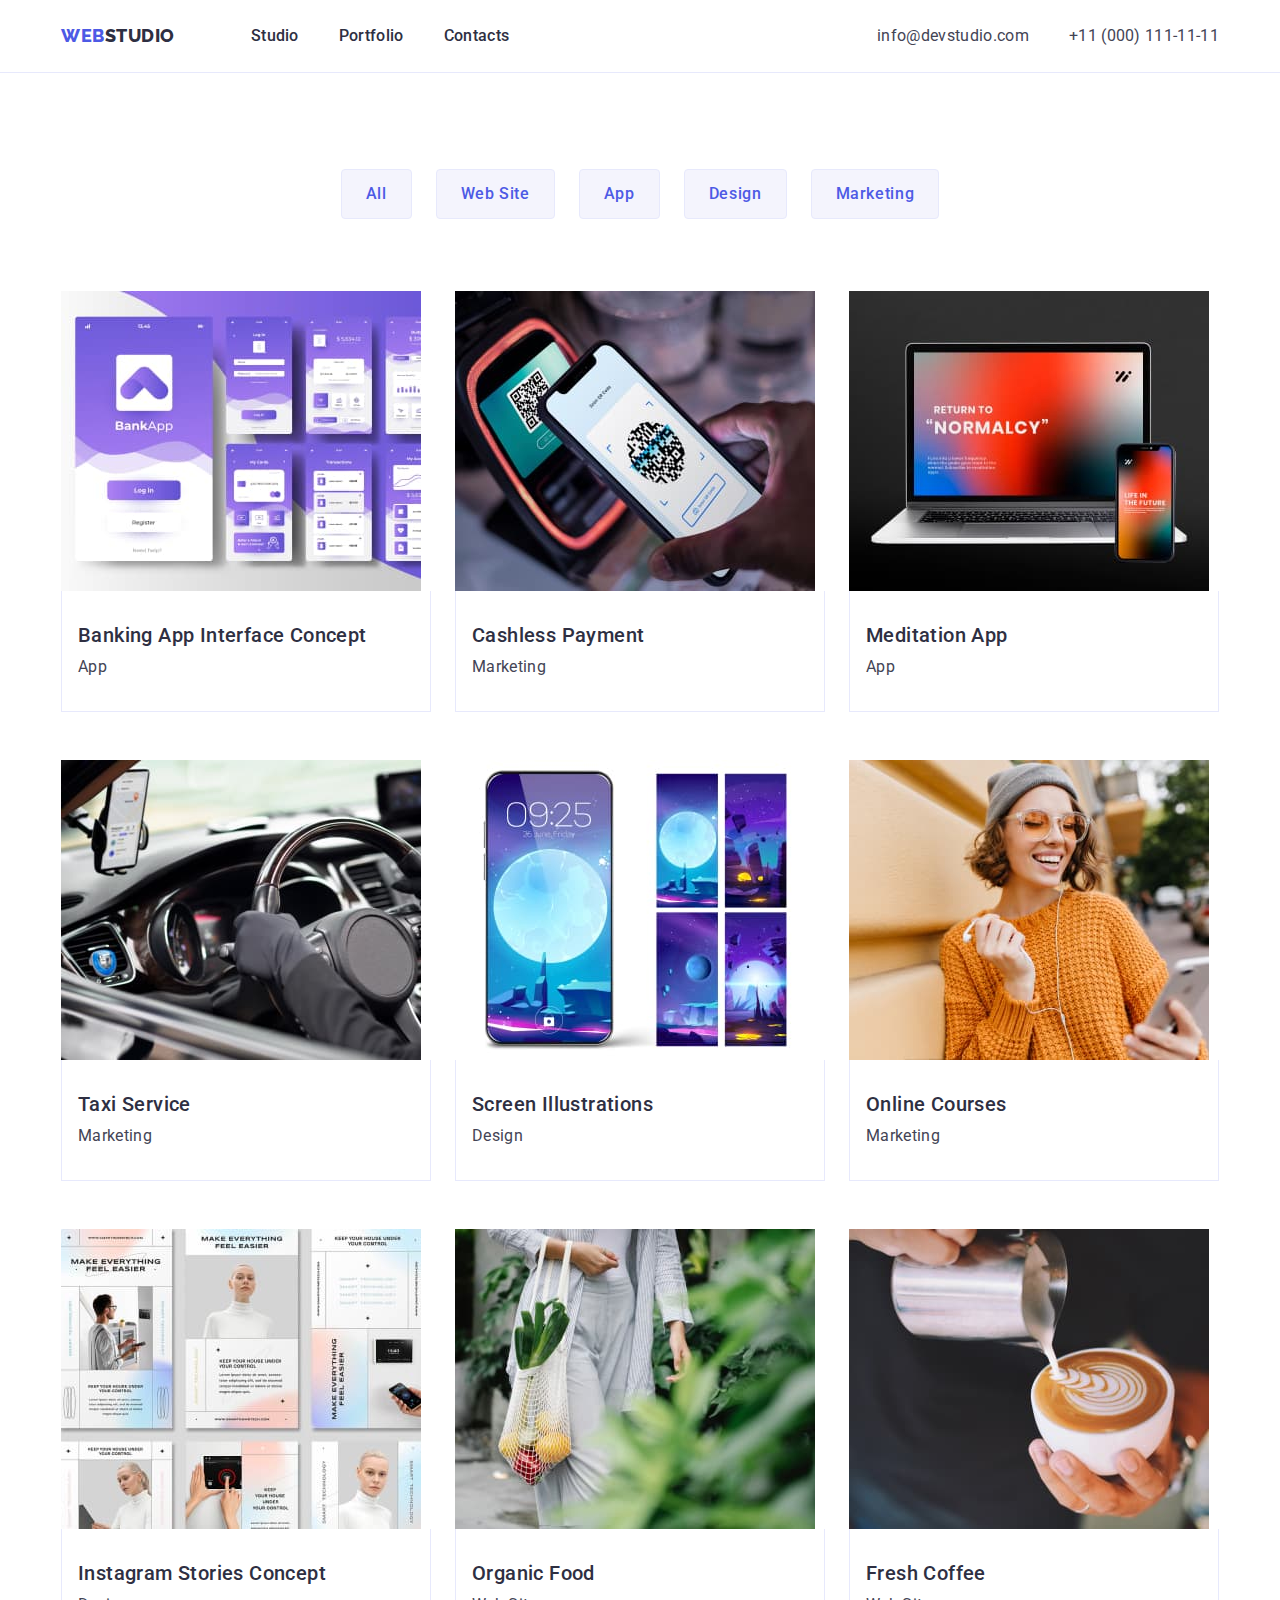
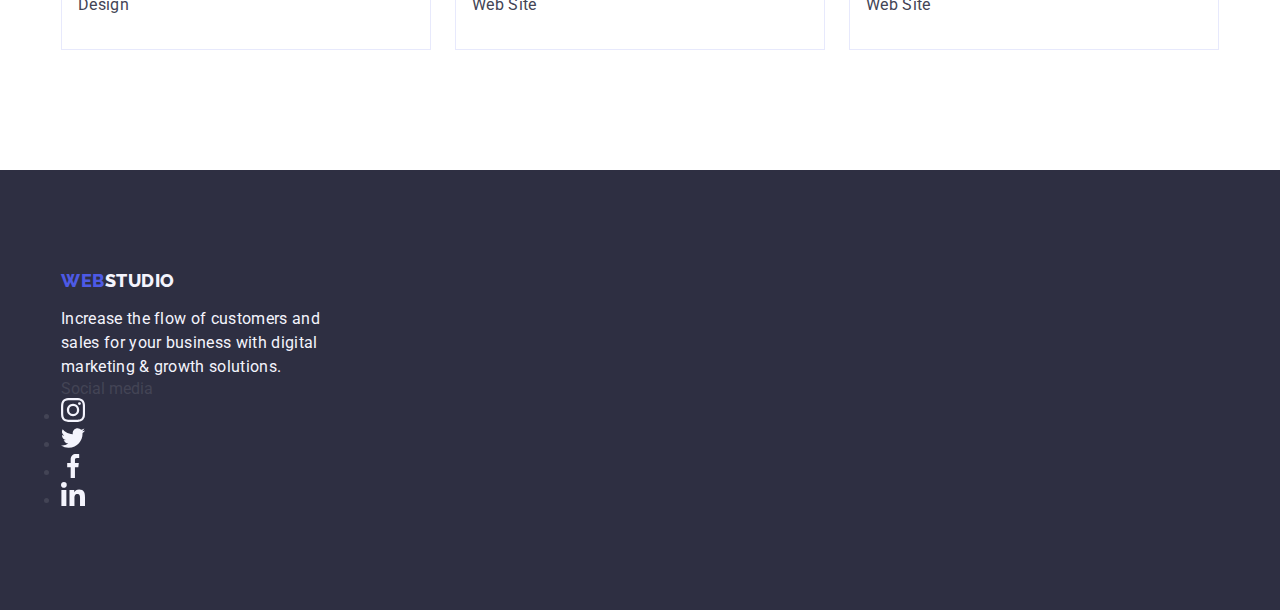
==== commit 29cdcc0f: "2023-11-08 v5" ====
--- a/portfolio.html
+++ b/portfolio.html
@@ -134,9 +134,33 @@
     </main>
     
     <footer class="footer">
-      <div class="container">
-        <a href="./index.html" class="footer-navigation-logo link">Web<span class="logo-footerspan">Studio</span></a>
-        <p class="footer-text">Increase the flow of customers and sales for your business with digital marketing & growth solutions.</p>
+      <div class="footer-container container">
+        <div class="logo-container">
+          <a href="./index.html" class="footer-navigation-logo link">Web<span class="logo-footerspan">Studio</span></a>
+          <p class="footer-text">Increase the flow of customers and sales for your business with digital marketing &
+            growth solutions.</p>
+        </div>
+        <div class="socials-container">
+          <p class="text-socials">Social media</p>
+            <ul class="list-social-media-footer">
+              <li class="footer-socials"><a class="socials-link footer-socials-link" href="#">
+                <svg width="24" height="24" class="socials-icon-box-footer">
+                <use href=./images/icons.svg#icon-instagram></use>
+                </svg></a></li>
+              <li class="footer-socials"><a class="socials-link footer-socials-link" href="#">
+                <svg width="24" height="24" class="socials-icon-box-footer">
+                <use href=./images/icons.svg#icon-twitter></use>
+                </svg></a></li>
+              <li class="footer-socials"><a class="socials-link footer-socials-link" href="#">
+                <svg width="24" height="24" class="socials-icon-box-footer">
+                <use href=./images/icons.svg#icon-facebook></use>
+                </svg></a></li>
+              <li class="footer-socials"><a class="socials-link footer-socials-link" href="#">
+                <svg width="24" height="24" class="socials-icon-box-footer">
+                <use href=./images/icons.svg#icon-linkedin></use>
+                </svg></a></li>
+            </ul>
+        </div>
       </div>
     </footer>
   </body>
--- a/css/styles.css
+++ b/css/styles.css
@@ -1,510 +1,369 @@
+
+body {
+  font-family: 'Roboto', sans-serif;
+  color: #434455;
+  background-color: #FFFFFF;
+}
+
 :root {
-  --brand-color-blue: #2196f3;
-  --brand-color-black: #212121;
-  --brand-color-gray: #757575;
-  --brand-color-white: #fff;  
-  --brand-background-gray: #2f303a;
-  --brand-color-lightgray: #afb1b8;
-}
-
-*,
-::after,
-::before {  
-  margin: 0;
-  padding: 0;
-  box-sizing: border-box;
-}
-
-body {
-  font-family: 'Roboto', 'Raleway', sans-serif;
-  color: var(--brand-color-black);
-  background-color:  var(--brand-color-white);
-  max-width: 1600px;
-  margin: auto;
+  --primary_brand-color: #4D5AE5;
+  --pressed_state-color: #404BBF;
+  --dark-color: #2E2F42;
+  --success-color: #31D0AA;
+  --text-color: #434455;
+  --subtle_text-color: #8E8F99;
+  --accent-color: #E7E9FC;
+  --light-color: #F4F4FD;
+  --modal_overlay-color: #2E2F42;
+  --hero_background-color: #2E2F42;
+  --white_background-color: #FFFFFF;
+  --modal_background-color: #FCFCFC;
+}
+
+/*Common Styles*/
+
+* {
+  margin: 0px;
+  padding: 0px;
+}
+
+.container {
+  width: 1158px;
+  margin: 0 auto;
+  padding: 0 15px;
 }
 
 img {
   display: block;
 }
 
-.container {
-  width: 100%;
-  max-width: 1200px;
-  margin: auto;
-  padding: 0 15px;
-  /* border: 1px dashed #000; */
-}
-
-.flex {
+.list {
+  list-style: none;
   display: flex;
-  justify-content: space-between;  
-  gap: 30px;
-}
-
-.header {
-  padding-top: 24px;
-  padding-bottom: 24px;
-  display: flex;
-  justify-content: space-between;
-  align-items: center;
-}
-
-.header-line {
-  border-bottom: #ececec solid 1px;
-}
-
-.nav {
-  display: flex;
-}
-
-.footer {
-  padding-top: 60px;
-  padding-bottom: 60px;
-  background-color: var(--brand-background-gray);
-}
-
-.section {
-  padding-top: 94px;
-  padding-bottom: 94px;
-}
-
-.list {
-  list-style-type: none;  
-}
-
-.logo {
-  font-family: 'Raleway', sans-serif;
-  font-weight: 700;
-  font-size: 26px;
-  line-height: 1.2;
-  letter-spacing: 0.03em;
+  gap: 24px;
+  margin: 0;
+  justify-content: center;
+}
+
+.link {
   text-decoration: none;
-  color: #000;
-  margin-right: 93px;
-}
-
-.brand-color-blue {
-  color: var(--brand-color-blue);
-}
-
-.nav-list {
-  display: flex;
-  flex-wrap: wrap;
-  align-items: center;  
-}
-
-.nav-item {
-  display: inline;
-  margin-right: 46px;
-}
-
-.nav-item:last-child {
-  margin-right: 0;
-}
-
-.nav-link {
-  font-weight: 500;
-  font-size: 14px;
-  line-height: 1.1;
-  letter-spacing: 0.02em;
-  text-decoration: none;
-  color: var(--brand-color-black);
-}
-
-.nav-link:hover,
-.nav-link:focus,
-.nav-link:active {
-  color: var(--brand-color-blue);
-}
-
-.contact-list {
+}
+
+.visually-hidden {
+  position: absolute;
+  width: 1px;
+  height: 1px;
+  margin: -1px;
+  border: 0;
+  padding: 0;
+  white-space: nowrap;
+  clip-path: inset(100%);
+  clip: rect(0 0 0 0);
+  overflow: hidden;
+}
+
+/*Header Styles*/
+
+.page-header {
+  border-bottom: 1px solid #e7e9fc;
+}
+
+.container-header {
   display: flex;
   align-items: center;
-}
-
-.contact-item {
-  display: inline;
-  margin-right: 50px;
-}
-
-.contact-item:last-child {
-  margin-right: 0;
-}
-
-.contact-link {
-  color: var(--brand-color-gray);
-  fill: var(--brand-color-gray);
-  font-weight: 500;
-  font-size: 14px;
-  line-height: 1.1;
-  letter-spacing: 0.02em;
+  justify-content: space-between;
+}
+
+.navigation-list {
+  display: flex;
+  align-items: center;
+  justify-content: space-between;
+  
+}
+
+.navigation-logo {
+  color: var(--primary_brand-color);
+  font-family: 'Raleway', sans-serif;
   text-decoration: none;
-  display: flex;
-  /* align-items: center; */
-}
-
-.contact-link:hover,
-.contact-link:focus,
-.contact-link:active {
-  color: var(--brand-color-blue);
-  fill: var(--brand-color-blue);
-}
-
-.contact-icon {
-  /* fill: var(--brand-color-gray); */
-  margin-right: 10px;
-}
-
-/* .contact-icon:hover {
-  fill: var(--brand-color-blue);
-} */
-
-.section-h1 {  
-  background-color: var(--brand-background-gray);
-  background-image: linear-gradient(rgba(47, 48, 58, 0.4), rgba(47, 48, 58, 0.4)),
-  url(../images/img-overlay-color.jpg);
-  background-position: center;
-  background-repeat: no-repeat;
-  padding-top: 200px;
-  padding-bottom: 200px;
-  display: flex;
-  justify-content: center;
-  align-items: center;  
-}
-
-.section-h1-div {
-  text-align: center;
-  width: 696px;
-}
-
-.section-h1-title {  
-  font-weight: 900;
-  font-size: 44px;
-  line-height: 1.4;
-  letter-spacing: 0.06em;
+  font-size: 18px;
+  font-weight: 800;
+  line-height: 1.17;
+  letter-spacing: 0.03em;
   text-transform: uppercase;
-  margin-bottom: 30px;
-  color: var(--brand-color-white);
-}
-
-.section-h1-btn {
+  margin-right: 76px;  
+}
+
+.logo-span {
+  color: var(--dark-color);
+}
+
+.navigation-page {
+  gap: 40px;
+}
+
+.navigation-link {
+  color: var(--dark-color);
+  font-size: 16px;
+  font-weight: 500;
+  line-height: 1.5;
+  letter-spacing: 0.02em;
+  cursor: pointer;
+  padding: 24px 0;
+  display: inline-block;
+}
+
+.address {
+  font-style: normal;
+}
+
+.address-list {
+  gap: 40px;
+  margin-right: 0px;
+}
+
+.address-link {
+  color: var(--text-color);
+  font-size: 16px;
+  font-weight: 400;
+  line-height: 1.5;
+  letter-spacing: 0.02em;
+  cursor: pointer;
+  text-decoration: none;
+}
+
+.navigation-link:hover,
+.navigation-link:focus {
+  color: var(--pressed_state-color);
+}
+
+.address-link:hover,
+.address-link:focus {
+  color: var(--pressed_state-color);
+}
+
+/*Portfolio Section no.1 Styles*/
+
+.section-project {
+  padding-top: 96px;
+  padding-bottom: 120px;
+}
+
+.filters-list {
+  margin-bottom: 72px;
+}
+
+.filter-button {
+  color: var(--primary_brand-color);
+  background-color: #F4F4FD;
+  text-align: center;
+  font-family: 'Roboto', sans-serif;
+  font-size: 16px;
+  font-weight: 500;
+  line-height: 1.5;
+  letter-spacing: 0.04em;
+  cursor: pointer;
+  padding: 12px 24px;
+  border: 1px solid #e7e9fc;
+  border-radius: 4px;
+}
+
+.filter-button:hover,
+.filter-button:focus {
+  color: #FFFFFF;
+  background-color: #404BBF;
+  text-align: center;
+  font-family: 'Roboto', sans-serif;
+  font-size: 16px;
+  font-weight: 500;
+  line-height: 1.5;
+  letter-spacing: 0.04em;
+  cursor: pointer;
+  border: 1px solid transparent;
+}
+
+.project-list {
+  flex-wrap: wrap;
+  column-gap: 24px;
+  row-gap: 48px;
+}
+
+.project-point {
+  flex-basis: calc((100% - 48px) / 3);
+}
+
+.portfolio-section-container {
+  padding: 32px 16px;
+  border: 1px solid #e7e9fc;
+  border-top: none;
+}
+
+.project-tittle {
+  color: var(--dark-color);
+  font-size: 20px;
+  font-weight: 500;
+  line-height: 1.2;
+  letter-spacing: 0.02em;
+  margin-bottom: 8px;
+}
+
+.project-text {
+  color: var(--text-color);
+  font-size: 16px;
+  line-height: 1.5;
+  letter-spacing: 0.02em;
+}
+
+/*Studio Hero Section no.1 Styles*/
+
+.hero-section {
+  background-color: var(--hero_background-color);
+  padding: 188px 0px;
+}
+
+.main-headline {
+  color: #FFF;
+  font-size: 56px;
+  font-weight: 700;
+  line-height: 1.07;
+  letter-spacing: 0.02em;
+  max-width: 496px;
+  margin: auto auto 48px auto;
+  text-align: center
+}
+
+.main-headline-button {
+  color: #FFF;
+  background-color: #4D5AE5;
+  font-family: 'Roboto', sans-serif;
+  font-size: 16px;
+  font-weight: 500;
+  line-height: 1.5;
+  letter-spacing: 0.04em;
+  display: block;
+  min-width: 169px;
+  height: 56px;
   border: none;
   border-radius: 4px;
+  cursor: pointer;
+  margin: auto auto auto auto;
+}
+
+.main-headline-button:hover,
+.main-headline-button:focus {
+  background-color: var(--pressed_state-color);
+}
+
+/*Studio Objective Section no.2 Styles*/
+
+.section-objectives {
+  padding: 120px 0;
+}
+
+.list-point-objectives {
+  flex-basis: calc((100% - 72px) / 4);
+}
+
+.sub-headline {
+  color: var(--dark-color);
+  text-align: center;
+  font-size: 36px;
   font-weight: 700;
-  font-size: 16px;
-  line-height: 1.9;
-  width: 200px;
-  height: 50px;
-  color: var(--brand-color-white);
-  background-color: var(--brand-color-blue);
-  cursor: pointer;  
-}
-
-.section-h1-btn:hover,
-.section-h1-btn:focus,
-.section-h1-btn:active {
-  color: var(--brand-color-blue);
-  background-color: var(--brand-color-white);
-}
-
-.descript-group {
-  background-color: #f5f4fa;
-  border-radius: 4px;
-  padding: 25px 102px;
-}
-
-.descript-item {
-  width: 270px;
-}
-
-.descript-item:last-child {
-  margin-right: 0;
-}
-
-.descript-title {
-  font-weight: 700;
-  font-size: 14px;
-  line-height: 1.1;
+  line-height: 1.11;
+  letter-spacing: 0.02em;
+  text-transform: capitalize;
+  margin-bottom: 72px;
+}
+
+.sub-headline-objectives {
+  color: var(--dark-color);
+  font-size: 20px;
+  font-weight: 500;
+  line-height: 1.2;
+  letter-spacing: 0.4px;
+  margin-bottom: 8px;
+}
+
+.text-objectives {
+  color: var(--text-color);
+  font-size: 16px;
+  line-height: 1.5;
+  letter-spacing: 0.02em;
+}
+
+/*Studio Doing Section no.3 Styles*/
+
+.doing-section {
+  background-color: var(--white_background-color);
+  padding-bottom: 120px;
+}
+
+.list-point-doing {
+  flex-basis: calc((100% - 48px) / 3);
+}
+
+/*Studio Team Section no.4 Styles*/
+
+.team-section {
+  background: #F4F4FD;
+  padding: 120px 0;
+}
+
+.list-team {
+  background-color: #FFFFFF;
+  flex-basis: calc((100% - 72px) / 4);
+  border-radius: 0px 0px 4px 4px;
+}
+
+.name-team {
+  padding: 32px 0px;
+}
+
+.team-peaple-name {
+  color: var(--dark-color);
+  font-size: 20px;
+  font-weight: 500;
+  line-height: 1.2;
+  letter-spacing: 0.4px;
+  text-align: center;
+  margin-bottom: 8px;
+}
+
+.team-position {
+  color: var(--text-color);
+  font-size: 16px;
+  line-height: 1.5;
+  letter-spacing: 0.02em;
+  text-align: center;
+}
+
+/*Studio Footer Styles*/
+
+.footer {
+  background-color: var(--hero_background-color);
+  padding: 100px 0;    
+}
+
+.footer-navigation-logo {
+  color: var(--primary_brand-color);
+  font-family: 'Raleway', sans-serif;
+  text-decoration: none;
+  font-size: 18px;
+  font-weight: 800;
+  line-height: 1.17;
   letter-spacing: 0.03em;
   text-transform: uppercase;
-  padding-top: 30px;
-  margin-bottom: 10px;
-}
-
-.descript-text {
-  font-size: 14px;
-  line-height: 1.7;
-  letter-spacing: 0.03em;
-  color: var(--brand-color-gray);
-}
-
-.section-h2-title {
-  font-weight: 700;
-  font-size: 36px;
-  line-height: 1.2;
-  letter-spacing: 0.03em;
-  margin-bottom: 50px;  
-}
-
-.section-h3-title {
-  font-weight: 500;
-  font-size: 16px;
-  line-height: 1.2;
-  letter-spacing: 0.03em;
-  text-align: center;
-  margin-bottom: 10px;
-}
-
-.about-us {
-  text-align: center;
-  margin-bottom: 94px;
-}
-
-.team {
-  background-color: #f5f4fa;  
-  /* padding-top: 94px;
-  padding-bottom: 94px; */
-  text-align: center;
-}
-
-.team-item {
-  background-color: var(--brand-color-white);
-  box-shadow: 0px 1px 3px rgba(0, 0, 0, 0.12), 0px 1px 1px rgba(0, 0, 0, 0.14), 0px 2px 1px rgba(0, 0, 0, 0.2);
-  border-radius: 0px 0px 4px 4px;
-  max-width: 270px;
-}
-
-.team-text {
-  font-size: 16px;
-  line-height: 1.2;
-  letter-spacing: 0.03em;
-  text-align: center;
-  padding-bottom: 10px;
-  /* uwaga, daję 30 a powinno być 10, ale wtedy, gdy niebieski okrąg będzie miał 44 px */
-  color: var(--brand-color-gray);
-}
-
-.team-figcaption {
-  padding-top: 30px;
-  padding-bottom: 30px;
-}
-.a-team-social {
-  width: 44px; height: 44px;
-  /* border: 1px solid rgb(0, 166, 255); */
-  /* background-color: rgba(255, 255, 255, 0.1); */
-  display: flex;
-  justify-content: center;
-  align-items: center;
-  border-radius: 50%;
-}
-
-.a-team-social:hover,
-.a-team-social:focus {
-  background-color: var(--brand-color-blue);
-}
-
-.team-flex {
-  display: flex;
-  justify-content: center;
-  gap: 10px;
-}
-
-.team-social-icon {
-  fill: var(--brand-color-lightgray);
-}
-
-.a-team-social:hover svg,
-.a-team-social:focus svg {
-  fill: var(--brand-color-white)
-}
-
-/* .team-social-icon:hover {
-  fill: var(--brand-color-white);
-  background-color: var(--brand-color-blue);
-  border-radius: 50%;
-} */
-
-.clients {
-  text-align: center;
-  padding-top: 94px;
-}
-
-.clients-item {
-  width: 170px; height: 92px;
-  /* padding: 16px 32px; */
-  border: 1px solid #afb1b8;
-  border-radius: 4px;
-}
-
-.clients-item:hover,
-.clients-item:focus {
-  border: 1px solid var(--brand-color-blue);
-  /* box-shadow: 0px 1px 1px rgba(0, 0, 0, 0.12), 0px 4px 4px rgba(0, 0, 0, 0.06), 1px 4px 6px rgba(0, 0, 0, 0.16); */
-}
-
-.clients-icon {
-  fill: var(--brand-color-lightgray);
-}
-
-.clients-icon:hover,
-.clients-icon:focus {
-  fill: var(--brand-color-blue);
-}
-
-.portf-menu-list {
-  width: 580px;
-  margin: auto;
-  padding: 94px 0 50px 0;
-}
-
-.portf-menu-list > ul {
-  display: flex;
-  justify-content: space-around;
-}
-
-.portf-menu-item {
-  display: inline;
-}
-
-.btn {
-  font-weight: 500;
-  font-size: 16px;
-  line-height: 1.6;
-  letter-spacing: 0.03em;
-  height: 38px;
-  padding: 0px 20px 0px 20px;
-  border: none;
-  border-radius: 4px;
-  background-color: #f5f4fa;
-  cursor: pointer;
-}
-
-.btn:hover,
-.btn:focus,
-.btn:active {
-  color: var(--brand-color-white);
-  background-color: var(--brand-color-blue);
-  box-shadow: 0px 3px 1px rgba(0, 0, 0, 0.1), 0px 1px 2px rgba(0, 0, 0, 0.08), 0px 2px 2px rgba(0, 0, 0, 0.12);
-}
-
-.project-list {
-  padding-bottom: 94px;
-  display: flex;
-  flex-wrap: wrap;
-  justify-content: space-between;
-  row-gap: 30px;
-  column-gap: 30px;
-}
-
-.project-figcaption {
-  border-left: 1px solid #eee;
-  border-right: 1px solid #eee;
-  border-bottom: 1px solid #eee;
-  padding: 20px 24px;
-}
-
-.project-figure:hover {
-  box-shadow: 0px 1px 1px rgba(0, 0, 0, 0.12), 0px 4px 4px rgba(0, 0, 0, 0.06), 1px 4px 6px rgba(0, 0, 0, 0.16);
-  cursor: pointer;
-}
-
-.project-h3-title {
-  font-weight: 700;
-  font-size: 18px;
-  line-height: 2.0;
-  letter-spacing: 0.06em;
-}
-
-.project-text {
-  font-size: 16px;
-  line-height: 1.9;
-  letter-spacing: 0.03em;
-  color: var(--brand-color-gray);
-}
-
-.footer-content {
-  display: flex;
-  flex-direction: row;
-  align-items: center;
-}
-
-.footer .logo {  
-  color: var(--brand-color-white);
-  float: none;  
-}
-
-.address-list {
-  padding-left: 0px;
-  padding-top: 20px;
-}
-
-.address-item {
-  font-size: 14px;
-  line-height: 1.7;
-  letter-spacing: 0.03em;
-  font-style: normal;
-  color: var(--brand-color-white);
-  padding-bottom: 9px;
-}
-
-.address-link {
-  color: rgba(255, 255, 255, 0.6);  
-  text-decoration: none;
-}
-
-.address-link:hover,
-.address-link:focus,
-.address-link:active {
-  color: var(--brand-color-blue);
-}
-
-.address-item span {
-  text-decoration: underline;
-}
-
-.footer-social {
-  margin-left: 70px;
-  padding-bottom: 20px;
-}
-
-.footer-h3-title {  
-  font-weight: 700;
-  font-size: 14px;
-  line-height:  1.17;
-  letter-spacing: 0.03em;
-  text-transform: uppercase;
-  margin-bottom: 20px;
-  color: var(--brand-color-white);
-}
-
-.footer-social-list {
-  display: flex;
-  justify-content: space-between;
-  gap: 10px;
-}
-
-.a-footer-social {
-  width: 44px; height: 44px;
-  /* border: 1px solid rgb(0, 166, 255); */
-  background-color: rgba(255, 255, 255, 0.1);
-  display: flex;
-  justify-content: center;
-  align-items: center;
-  border-radius: 50%;  
-}
-
-.footer-social-icon {
-  fill: var(--brand-color-white);
-  /* background-color: rgba(255, 255, 255, 0.1);
-  border-radius: 50%; */
-}
-
-/* .footer-social-icon:hover {
-  fill: var(--brand-color-blue);
-  background-color: var(--brand-color-blue);
-} */
-
-.a-footer-social:hover,
-.a-footer-social:focus {
-  background-color: var(--brand-color-blue);
-}+  display: inline-block;
+  margin-bottom: 16px;
+}
+
+.logo-footerspan {
+  color: var(--light-color);
+}
+
+.footer-text {
+  color: var(--light-color);
+  font-size: 16px;
+  line-height: 1.5;
+  letter-spacing: 0.02em;
+  max-width: 264px;
+}
